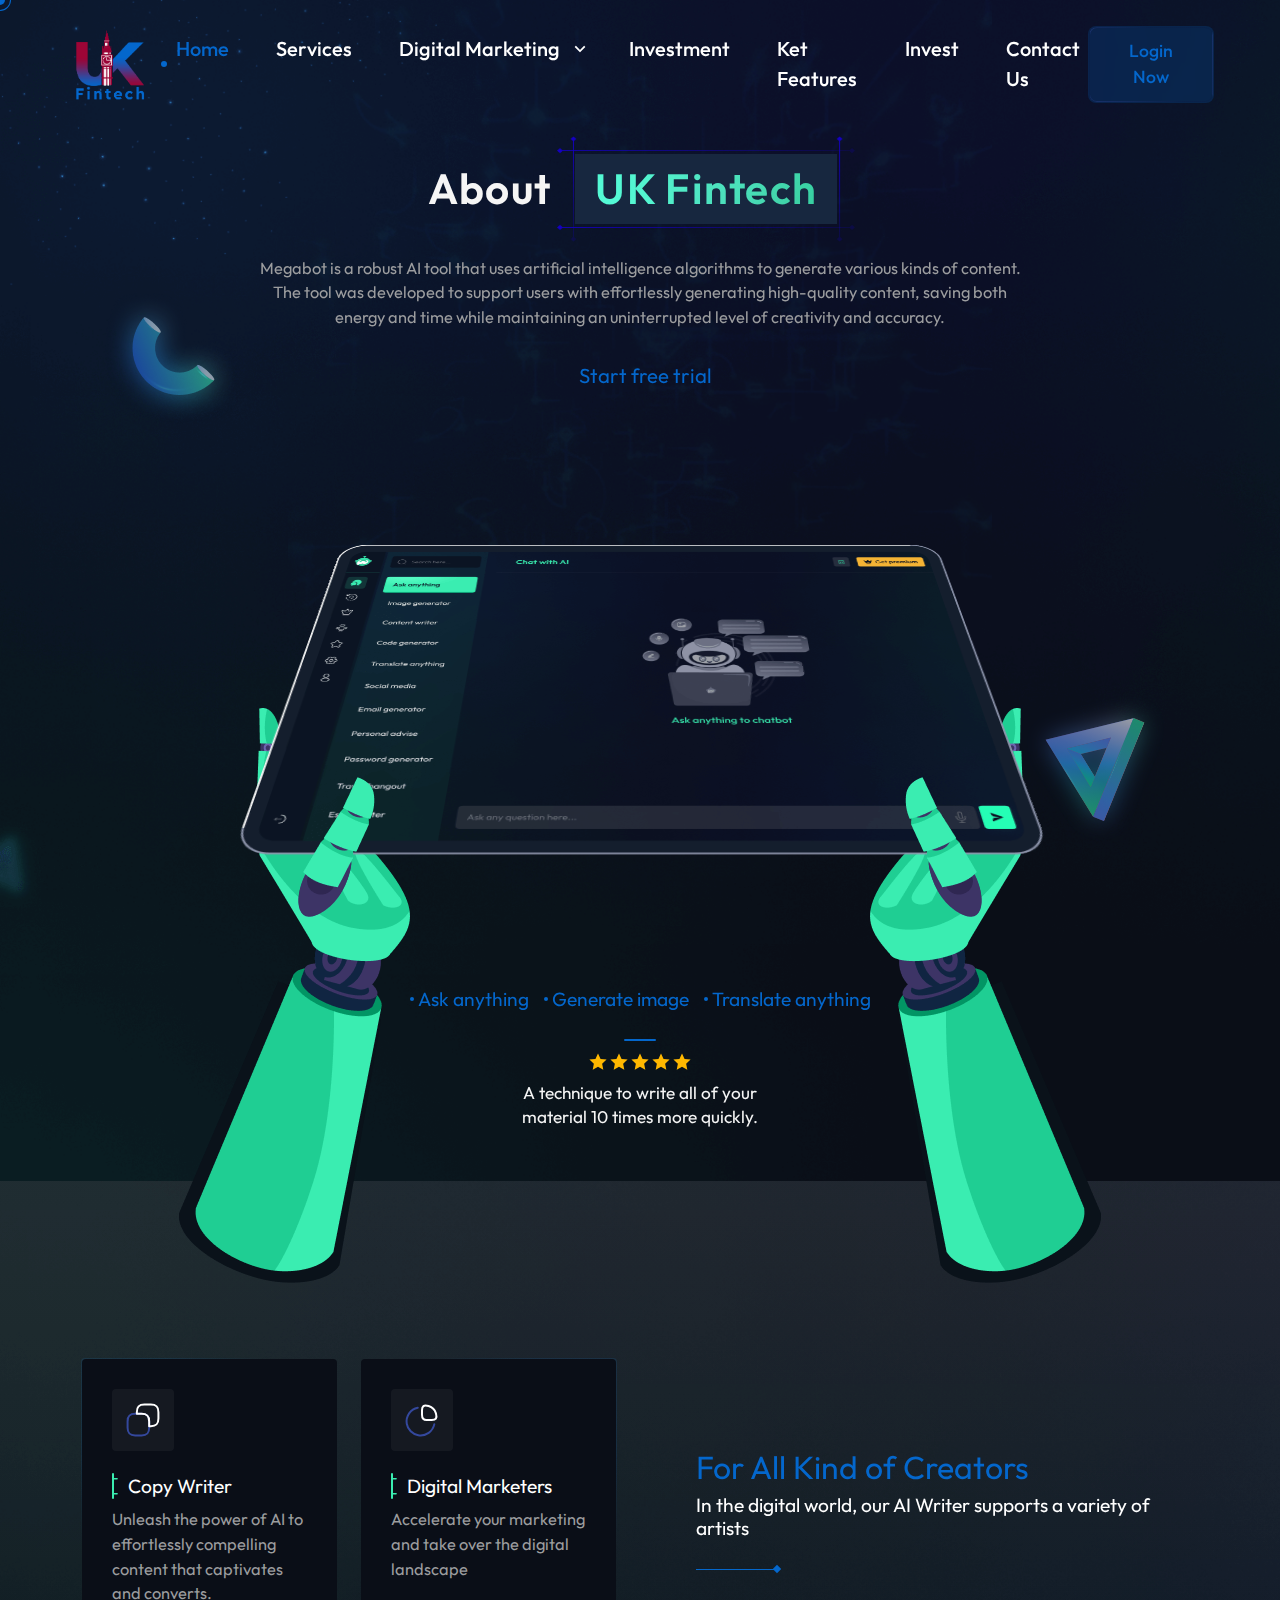
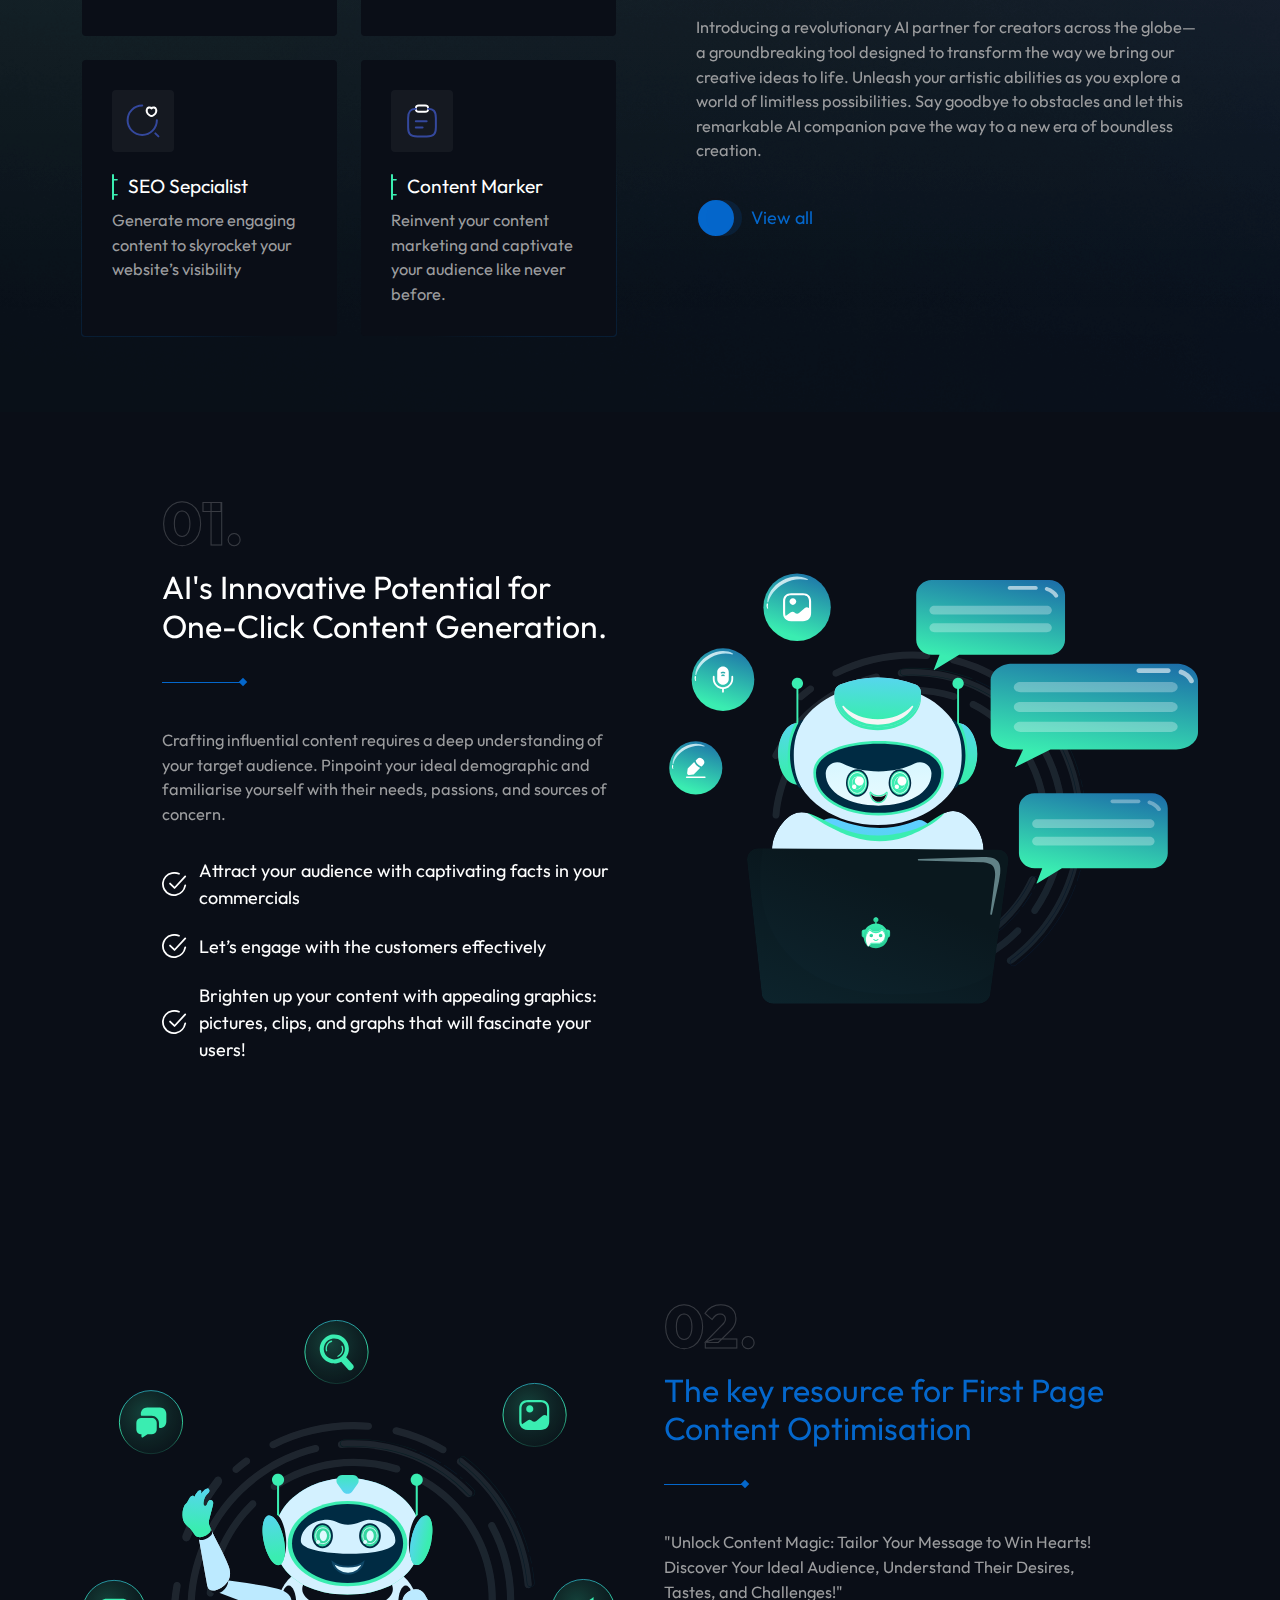
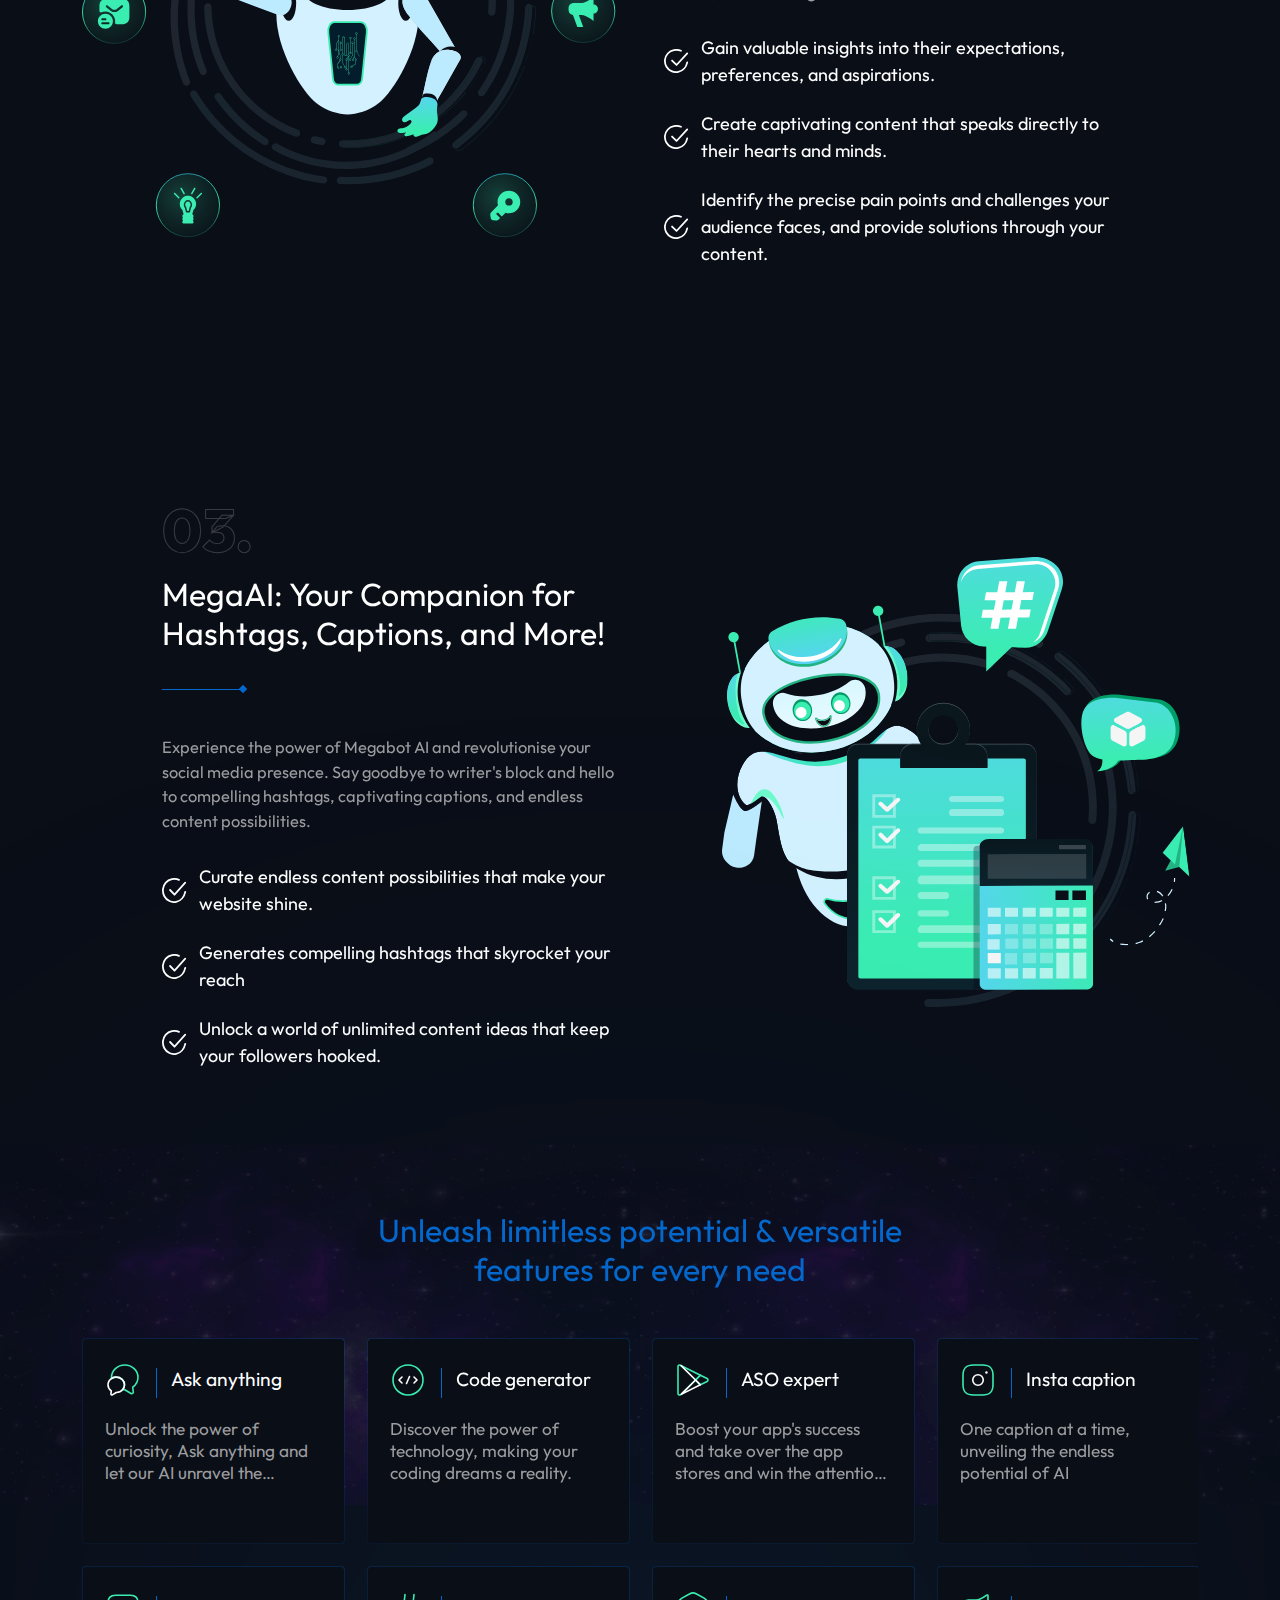
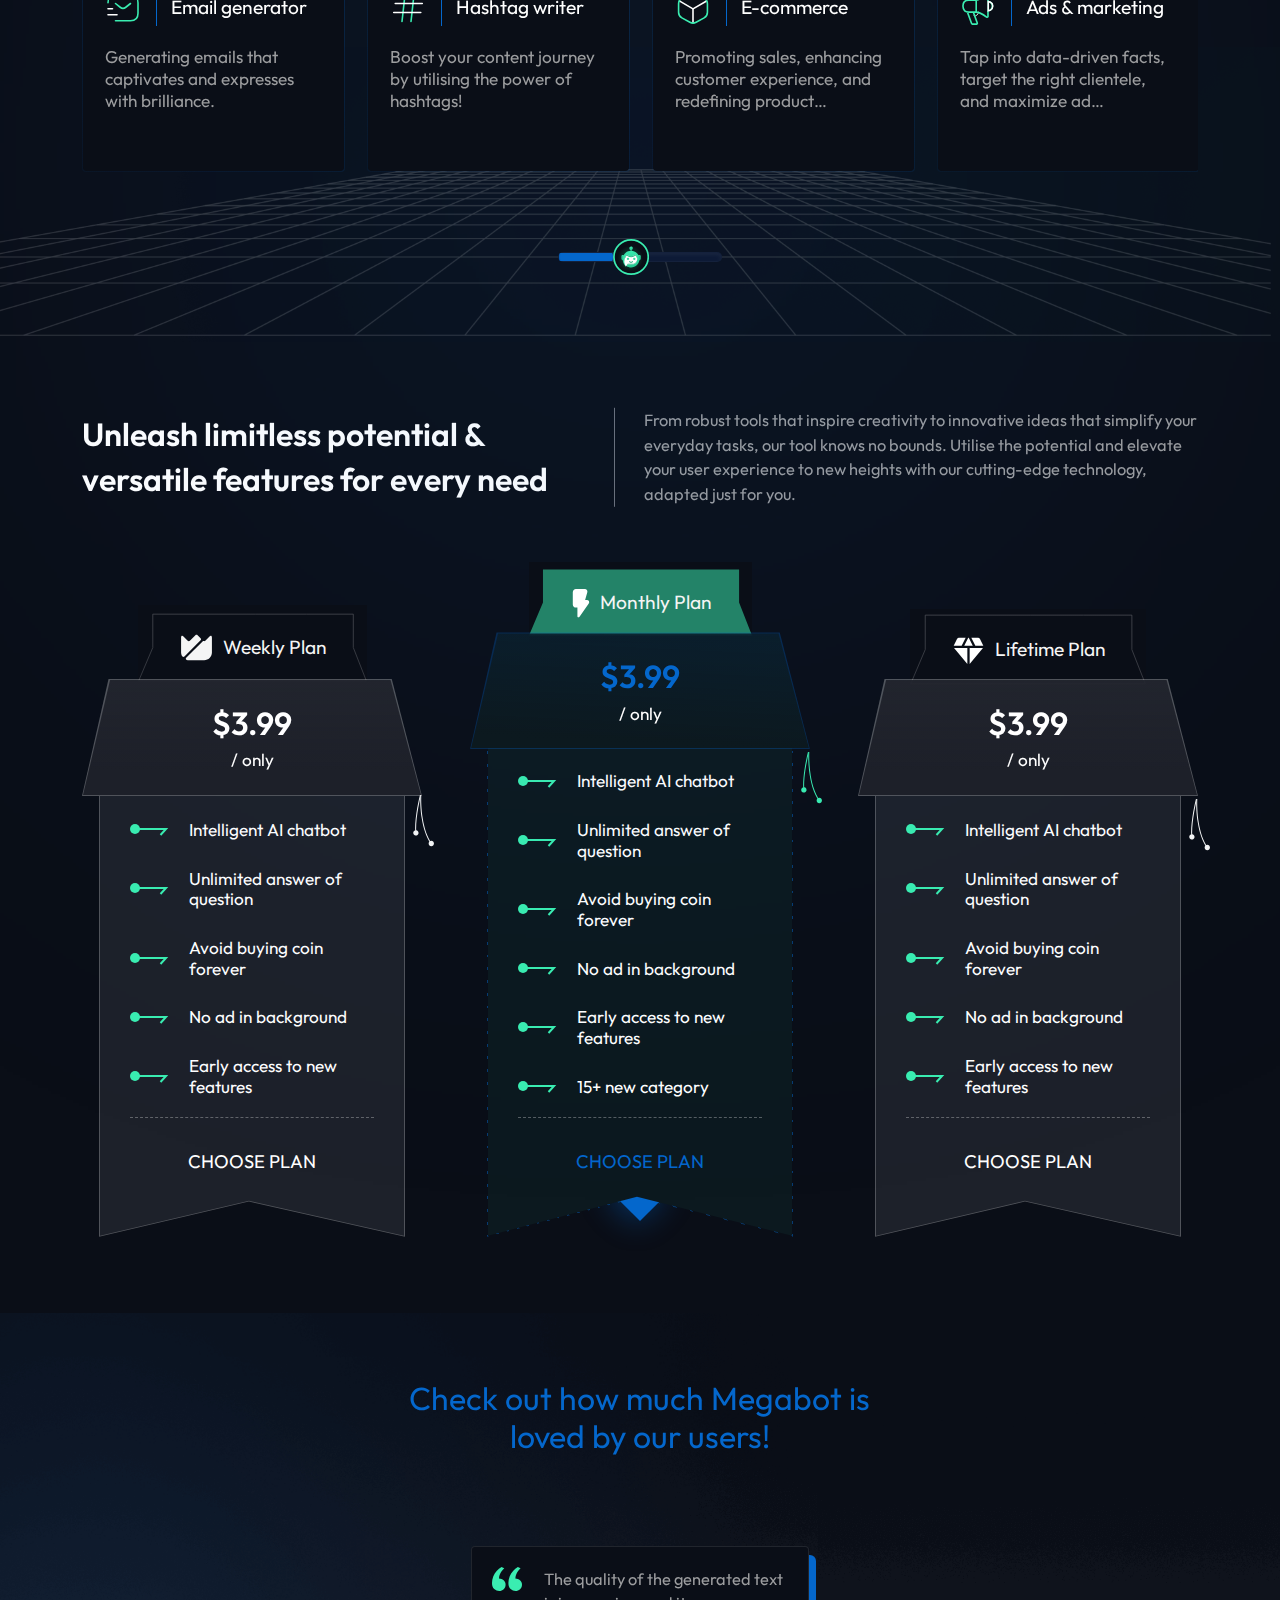
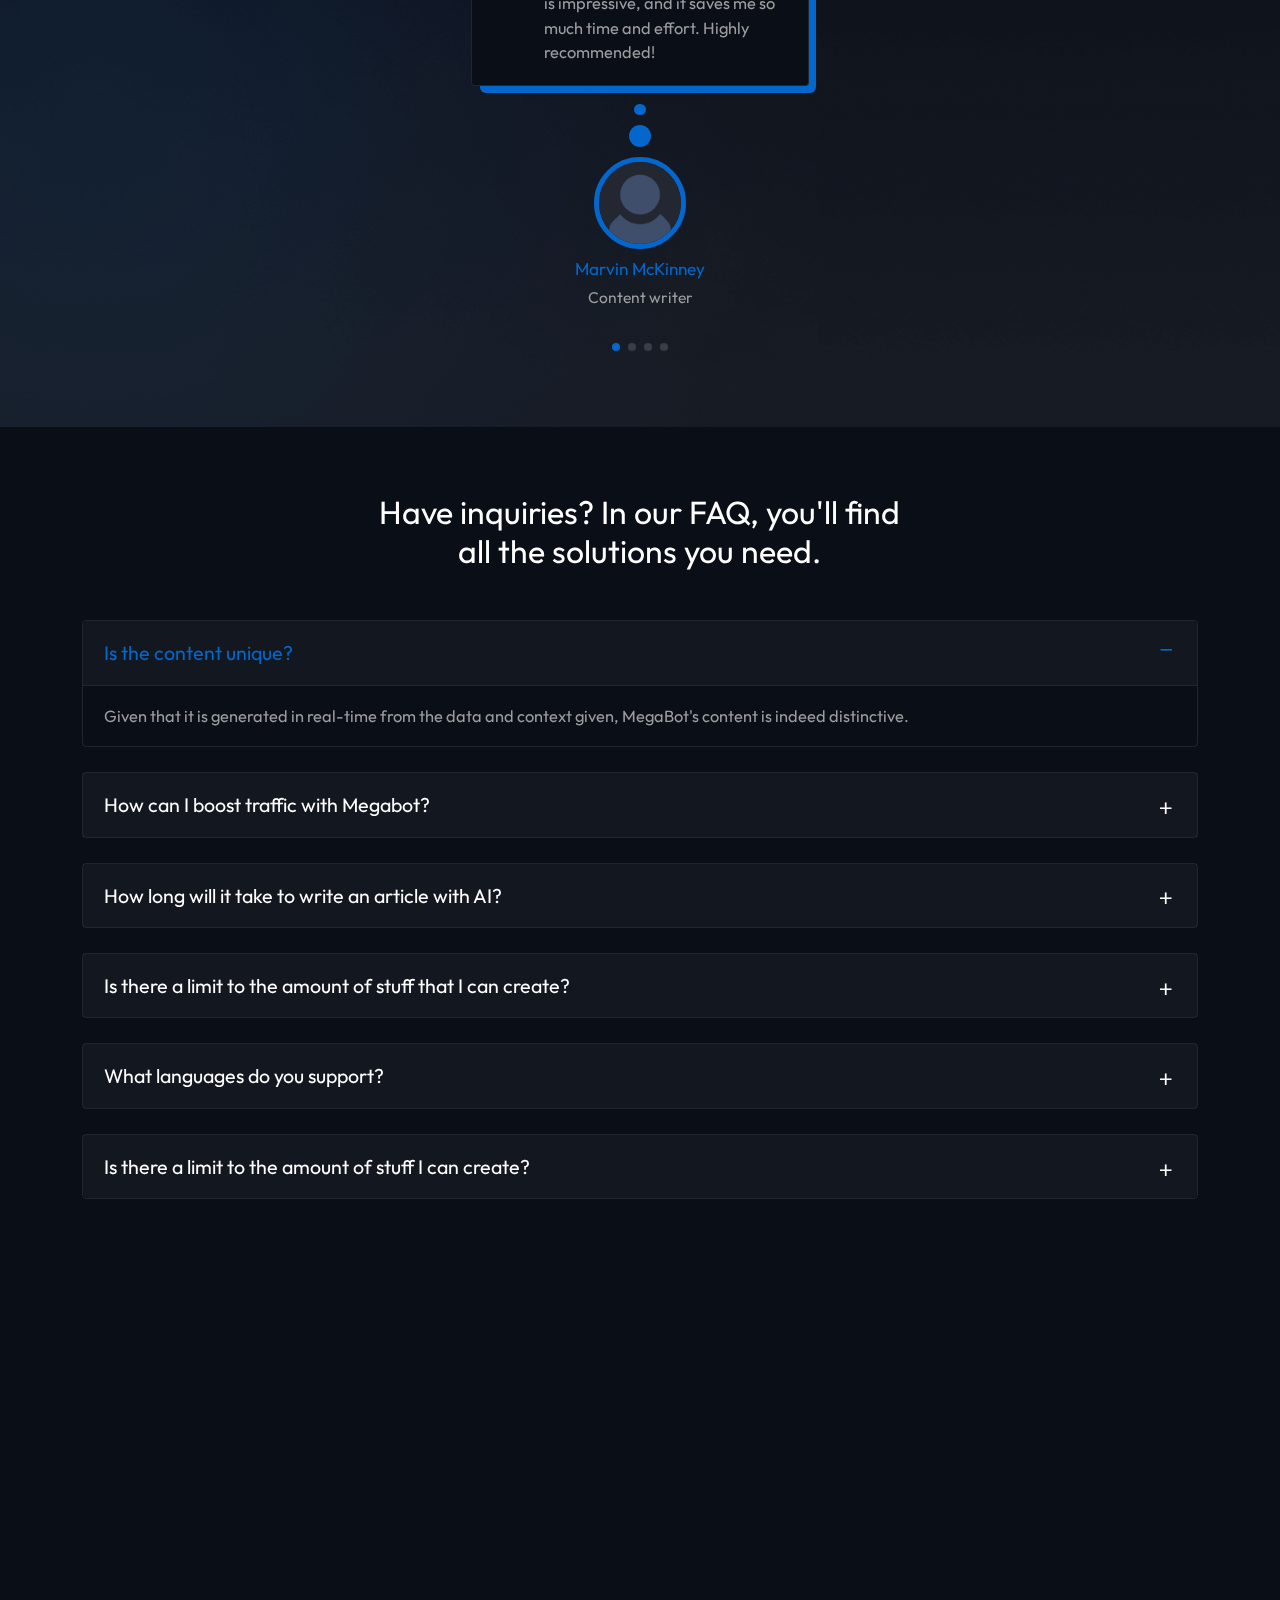
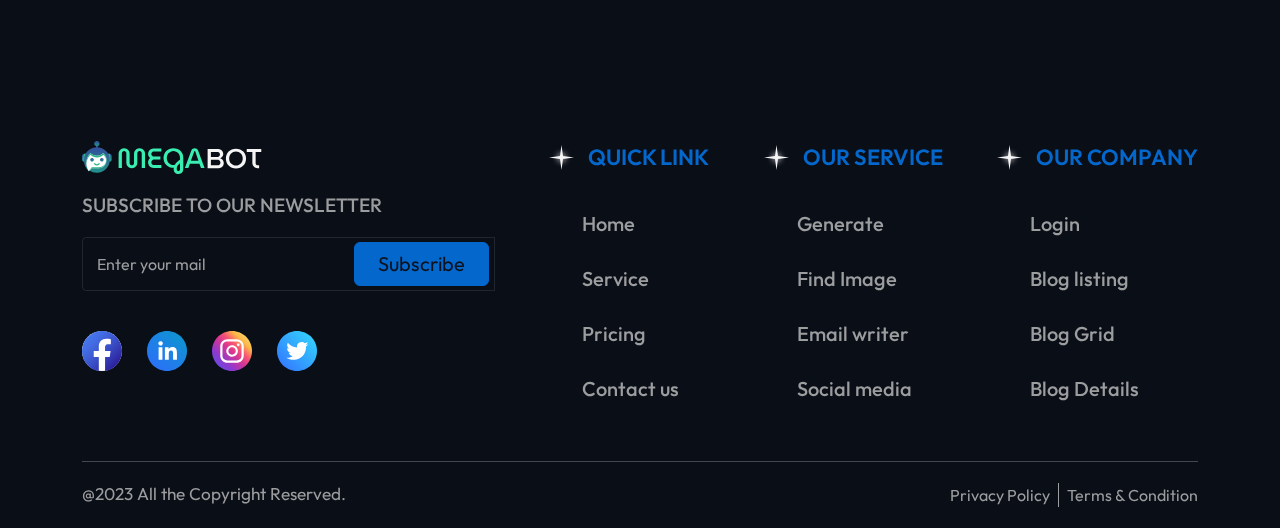
==== html/index.html @ 8fc02987 "update" ====
<!DOCTYPE html>
<html lang="en">

<head>
    <meta http-equiv="Content-Type" content="text/html; charset=UTF-8">
    <meta http-equiv="X-UA-Compatible" content="IE=edge">
    <meta name="viewport" content="width=device-width, initial-scale=1.0">
    <link rel="icon" href="../assets/images/fintech-logo.png" type="image/x-icon" />
    <link rel="shortcut icon" href="../assets/images/fintech-logo.png" type="image/x-icon" />
    <title>UK Fintech | Home</title>

    <!--Google font-->
    <link rel="preconnect" href="https://fonts.googleapis.com">
    <link rel="preconnect" href="https://fonts.gstatic.com" crossorigin>
    <link href="https://fonts.googleapis.com/css2?family=Outfit:wght@400;600;700;900&display=swap" rel="stylesheet">

    <!-- bootstrap css -->
    <link id="rtl-link" rel="stylesheet" type="text/css" href="../assets/css/vendors/bootstrap.css">

    <!-- remixicon css -->
    <link rel="stylesheet" type="text/css" href="../assets/css/vendors/remixicon.css">

    <!-- iconsax css -->
    <link rel="stylesheet" type="text/css" href="../assets/css/vendors/iconsax.css" />

    <!-- animation css -->
    <link rel="stylesheet" type="text/css" href="../assets/css/vendors/aos.css">

    <!-- swiper slider css -->
    <link rel="stylesheet" type="text/css" href="../assets/css/vendors/swiper-bundle.min.css" />

    <!-- style css -->
    <link rel="stylesheet" type="text/css" href="../assets/css/style.css">



</head>

<body>

    <!-- header start -->
    <header>
        <button class="navbar-toggler d-xl-none d-inline navbar-menu-button" type="button" data-bs-toggle="offcanvas"
            data-bs-target="#primaryMenu">
            <span class="navbar-toggler-icon">
                <i class="iconsax" data-icon="text-align-justify"></i>
            </span>
        </button>
        <a href="index.html">
            <img src="../assets/images/fintech-logo.png" class="img-fluid" alt="logo" width="121" height="30" viewBox="0 0 121 30" fill="none">
        </a>
        <nav class="header-nav-middle">
            <div class="main-nav navbar navbar-expand-xl navbar-light navbar-sticky">
                <div class="offcanvas offcanvas-collapse order-xl-2" id="primaryMenu">
                    <div class="offcanvas-header navbar-shadow">
                        <h5 class="mb-0">Back</h5>
                        <button class="btn-close lead" type="button" data-bs-dismiss="offcanvas"
                            aria-label="Close"></button>
                    </div>
                    <div class="offcanvas-body">
                        <ul class="navbar-nav">
                            <li class="nav-item active">
                                <a class="nav-link" href="index.html">Home</a>
                            </li>

                            <li class="nav-item">
                                <a class="nav-link" href="chat.html">Services</a>
                            </li>

                            <li class="nav-item dropdown">
                                <a class="nav-link dropdown-toggle" href="javascript:void(0)"
                                    data-bs-toggle="dropdown">Digital Marketing</a>

                                <ul class="dropdown-menu">
                                    <li>
                                        <a class="dropdown-item" href="404.html">404</a>
                                    </li>
                                    <li>
                                        <a class="dropdown-item" href="login.html">Login</a>
                                    </li>
                                    <li>
                                        <a class="dropdown-item" href="reset-password.html">Reset Password</a>
                                    </li>
                                    <li>
                                        <a class="dropdown-item" href="otp.html">OTP</a>
                                    </li>
                                    <li>
                                        <a class="dropdown-item" href="blog-grid.html">Blog Grid</a>
                                    </li>
                                    <li>
                                        <a class="dropdown-item" href="blog-listing.html">Blog Listing</a>
                                    </li>
                                    <li>
                                        <a class="dropdown-item" href="blog-details.html">Blog Details</a>
                                    </li>
                                    <li>
                                        <a class="dropdown-item" href="terms.html">Terms & Conditon</a>
                                    </li>
                                </ul>
                            </li>

                            <li class="nav-item">
                                <a class="nav-link" href="service.html">Investment</a>
                            </li>

                            <li class="nav-item">
                                <a class="nav-link" href="pricing.html">Ket Features</a>
                            </li>

                            <li class="nav-item">
                                <a class="nav-link" href="contact-us.html">Invest</a>
                            </li>

                            <li class="nav-item">
                                <a class="nav-link" href="contact-us.html">Contact Us</a>
                            </li>
                        </ul>
                    </div>
                </div>
            </div>
        </nav>
        <a data-cursor="pointer" href="login.html" class="btn btn-theme d-sm-inline-block d-none"><span>Login
                Now</span></a>
    </header>
    <!-- header end -->


    <!-- home section start -->
    <section class="home-section">
        <div class="container">
            <div class="row">
                <div class="col-12">
                    <div class="home-content">
                        <div class="bg-effect">
                            <img src="../assets/images/home/home-bg.gif" class="img-fluid bg-gif" alt="">
                            <img src="../assets/svg/home/1.png" class="img-fluid effect1 rotate-effect" alt="">
                            <img src="../assets/svg/home/2.svg" class="img-fluid effect2 rotate-effect" alt="">
                        </div>
                        <div>
                            <h1>About <div class="title-effect">
                                    <img src="../assets/images/title-effect1.png" alt=""><span>UK Fintech </span>
                                </div></h1>
                            <p>
                                Megabot is a robust AI tool that uses artificial intelligence algorithms to generate
                                various kinds of content.
                                The tool was developed to support users with effortlessly generating high-quality
                                content, saving both energy and time while maintaining an uninterrupted level of
                                creativity and accuracy.

                            </p>
                            <a data-cursor="pointer" class="start-link"><i class="iconsax"
                                    data-icon="play-circle"></i>Start free trial</a>
                        </div>
                    </div>
                    <div class="home-laptop px-md-0 px-3">
                        <div class="laptop-sec position-relative">
                            <div class="hand-sec">
                                <img src="../assets/images/home/hand.png" class="img-fluid left-hand" alt="hand">
                                <img src="../assets/images/home/hand.png" class="img-fluid right-hand" alt="hand">
                                <img src="../assets/images/home/finger.png" class="img-fluid left-finger" alt="hand">
                                <img src="../assets/images/home/finger.png" class="img-fluid right-finger" alt="hand">
                            </div>
                            <img src="../assets/images/home/laptop.png" class="img-fluid laptop-img" alt="laptop">
                        </div>
                        <div class="home-info">
                            <ul class="info-list">
                                <li>Ask anything </li>
                                <li>Generate image</li>
                                <li>Translate anything</li>
                            </ul>
                            <ul class="star-rating">
                                <li><i class="ri-star-fill"></i></li>
                                <li><i class="ri-star-fill"></i></li>
                                <li><i class="ri-star-fill"></i></li>
                                <li><i class="ri-star-fill"></i></li>
                                <li><i class="ri-star-fill"></i></li>
                            </ul>
                            <h4>A technique to write
                                all of your material 10 times more quickly.</h4>
                        </div>
                    </div>
                </div>
            </div>
        </div>
    </section>
    <!-- home section end -->



    <!-- service section start -->
    <div class="service-section section-b-space">
        <div class="container">
            <div class="row g-5">
                <div class="col-lg-6">
                    <div class="row g-4 service-row">
                        <div class="col-sm-6">
                            <div class="service-box">
                                <div class="service-icon">
                                    <img src="../assets/svg/service/copy.svg" class="img-fluid outline-icon" alt="">
                                    <img src="../assets/svg/service/copy-bold.svg" class="img-fluid bold-icon" alt="">
                                </div>
                                <div class="service-content">
                                    <h3><img src="../assets/svg/service-title.svg" alt="effect" class="img-fluid">Copy
                                        writer</h3>
                                    <p>Unleash the power of AI to effortlessly compelling content that captivates
                                        and converts.</p>
                                </div>
                            </div>
                        </div>
                        <div class="col-sm-6">
                            <div class="service-box">
                                <div class="service-icon">
                                    <img src="../assets/svg/service/graph.svg" class="img-fluid outline-icon" alt="">
                                    <img src="../assets/svg/service/graph-bold.svg" class="img-fluid bold-icon" alt="">
                                </div>
                                <div class="service-content">
                                    <h3><img src="../assets/svg/service-title.svg" alt="effect"
                                            class="img-fluid">Digital
                                        marketers</h3>
                                    <p>Accelerate your marketing and take over the digital landscape</p>
                                </div>
                            </div>
                        </div>
                        <div class="col-sm-6">
                            <div class="service-box">
                                <div class="service-icon">
                                    <img src="../assets/svg/service/search.svg" class="img-fluid outline-icon" alt="">
                                    <img src="../assets/svg/service/search-bold.svg" class="img-fluid bold-icon" alt="">
                                </div>
                                <div class="service-content">
                                    <h3><img src="../assets/svg/service-title.svg" alt="effect" class="img-fluid">SEO
                                        Sepcialist</h3>
                                    <p>Generate more engaging content to skyrocket your website’s visibility
                                    </p>
                                </div>
                            </div>
                        </div>
                        <div class="col-sm-6">
                            <div class="service-box">
                                <div class="service-icon">
                                    <img src="../assets/svg/service/text.svg" class="img-fluid outline-icon" alt="">
                                    <img src="../assets/svg/service/text-bold.svg" class="img-fluid bold-icon" alt="">
                                </div>
                                <div class="service-content">
                                    <h3><img src="../assets/svg/service-title.svg" alt="effect"
                                            class="img-fluid">Content
                                        marker</h3>
                                    <p>Reinvent your content marketing and captivate your audience like never before.
                                    </p>
                                </div>
                            </div>
                        </div>
                    </div>
                </div>
                <div class="col-lg-6">
                    <div class="service-info">
                        <div>
                            <div class="title">
                                <h2>For All Kind of Creators</h2>
                                <h3>In the digital world, our AI Writer supports a variety of artists</h3>
                            </div>
                            <p>Introducing a revolutionary AI partner for creators across the globe—a groundbreaking
                                tool designed to transform the way we bring our creative ideas to life. Unleash your
                                artistic abilities as you explore a world of limitless possibilities. Say goodbye to
                                obstacles and let
                                this remarkable AI companion pave the way to a new era of boundless creation.</p>
                            <a data-cursor="pointer" class="btn-arrow" href="">
                                <div class="icon-arrow"><i class="iconsax" data-icon="arrow-up"></i></div>View all
                            </a>
                        </div>
                    </div>
                </div>
            </div>
        </div>
    </div>
    <!-- service section end -->


    <!-- about section start -->
    <section class="about-section section-b-space section-mb-space">
        <div class="bg-effect" data-aos="fade-left" data-aos-duration="1000" data-aos-delay="500"></div>
        <div class="container">
            <div class="row g-md-5 g-4">
                <div class="col-lg-6 order-lg-0 order-1">
                    <div class="about-content">
                        <div>
                            <div class="title">
                                <span class="number-pattern">01.</span>
                                <h2 class="text-white">AI's Innovative Potential for One-Click Content
                                    Generation.</h2>
                            </div>
                            <p>Crafting influential content requires a deep understanding of your target audience.
                                Pinpoint your ideal demographic and familiarise yourself with their needs, passions, and
                                sources of concern.</p>
                            <ul>
                                <li><img src="../assets/svg/tick.svg" class="img-fluid" alt="tick">Attract your audience
                                    with captivating facts in your commercials</li>
                                <li><img src="../assets/svg/tick.svg" class="img-fluid" alt="tick">Let’s engage with the
                                    customers effectively </li>
                                <li><img src="../assets/svg/tick.svg" class="img-fluid" alt="tick">Brighten up your
                                    content with appealing graphics: pictures, clips, and graphs that will fascinate
                                    your users!</li>
                            </ul>
                        </div>
                    </div>
                </div>
                <div class="col-lg-6">
                    <div class="about-img">
                        <img src="../assets/svg/character/1.svg" class="img-fluid" alt="about">
                    </div>
                </div>
            </div>
        </div>
    </section>
    <!-- about section end -->

    <!-- about section start -->
    <section class="about-section right-version section-b-space section-mb-space">
        <div class="bg-effect" data-aos="fade-right" data-aos-duration="1000" data-aos-delay="500"></div>
        <div class="container">
            <div class="row g-md-5 g-4">
                <div class="col-lg-6">
                    <div class="about-img">
                        <img src="../assets/svg/character/2.svg" class="img-fluid" alt="about">
                    </div>
                </div>
                <div class="col-lg-6">
                    <div class="about-content">
                        <div>
                            <div class="title">
                                <span class="number-pattern">02.</span>
                                <h2>The key resource for First Page Content Optimisation</h2>
                            </div>
                            <p>"Unlock Content Magic: Tailor Your Message to Win Hearts! Discover Your Ideal Audience,
                                Understand Their Desires, Tastes, and Challenges!"</p>
                            <ul>
                                <li><img src="../assets/svg/tick.svg" class="img-fluid" alt="tick">Gain valuable
                                    insights into their expectations, preferences, and aspirations.</li>
                                <li><img src="../assets/svg/tick.svg" class="img-fluid" alt="tick">Create captivating
                                    content that speaks directly to their hearts and minds.</li>
                                <li><img src="../assets/svg/tick.svg" class="img-fluid" alt="tick">Identify the precise
                                    pain points and challenges your audience faces, and provide solutions through your
                                    content. </li>
                            </ul>
                        </div>
                    </div>
                </div>
            </div>
        </div>
    </section>
    <!-- about section end -->


    <!-- about section start -->
    <section class="about-section section-b-space">
        <div class="bg-effect" data-aos="fade-left" data-aos-duration="1000" data-aos-delay="500"></div>
        <div class="container">
            <div class="row g-md-5 g-4">
                <div class="col-lg-6 order-lg-0 order-1">
                    <div class="about-content">
                        <div>
                            <div class="title">
                                <span class="number-pattern">03.</span>
                                <h2 class="text-white">MegaAI: Your Companion for Hashtags, Captions,
                                    and More!</h2>
                            </div>
                            <p>Experience the power of Megabot AI and revolutionise your social media presence. Say
                                goodbye to writer's block and hello to compelling hashtags, captivating captions, and
                                endless content possibilities.</p>
                            <ul>
                                <li><img src="../assets/svg/tick.svg" class="img-fluid" alt="tick">Curate endless
                                    content possibilities that make your website shine. </li>
                                <li><img src="../assets/svg/tick.svg" class="img-fluid" alt="tick">Generates compelling
                                    hashtags that skyrocket your reach</li>
                                <li><img src="../assets/svg/tick.svg" class="img-fluid" alt="tick">Unlock a world of
                                    unlimited content ideas that keep your followers hooked.</li>
                            </ul>
                        </div>
                    </div>
                </div>
                <div class="col-lg-6">
                    <div class="about-img">
                        <img src="../assets/svg/character/3.svg" class="img-fluid" alt="about">
                    </div>
                </div>
            </div>
        </div>
    </section>
    <!-- about section end -->


    <!-- feature section start -->
    <section class="feature-section section-b-space">
        <div class="bg-effect">
            <img src="../assets/images/feature.gif" class="img-fluid feature-left" alt="">
            <img src="../assets/images/feature.gif" class="img-fluid feature-right" alt="">
            <img src="../assets/images/feature-bg.png" class="img-fluid feature-bg" alt="">
            <span class="round-effect"></span>
        </div>
        <div class="container">
            <div class="title-basic">
                <h2>Unleash limitless potential &
                    versatile features for every need</h2>
            </div>
            <div class="swiper featureSlider">
                <div id="featureSlider" class="swiper-wrapper">
                    <div class="swiper-slide">
                        <div class="row g-xxl-5 g-4">
                            <div class="col-xl-3 col-lg-4 col-sm-6">
                                <div class="feature-box">
                                    <div class="feature-top">
                                        <div class="feature-icon">
                                            <img src="../assets/svg/feature/message.svg" class="img-fluid outline-icon"
                                                alt="">
                                            <img src="../assets/svg/feature/message-bold.svg"
                                                class="img-fluid bold-icon" alt="">
                                        </div>
                                        <h3>Ask anything</h3>
                                    </div>
                                    <h4>Unlock the power of curiosity, Ask anything and let our AI unravel the answers
                                        for you!</h4>
                                    <div data-cursor="pointer" class="link-overflow"><a href="service.html">Read more <i
                                                class="iconsax" data-icon="arrow-right"></i></a>
                                    </div>
                                </div>
                            </div>
                            <div class="col-xl-3 col-lg-4 col-sm-6">
                                <div class="feature-box">
                                    <div class="feature-top">
                                        <div class="feature-icon">
                                            <img src="../assets/svg/feature/code.svg" class="img-fluid outline-icon"
                                                alt="">
                                            <img src="../assets/svg/feature/code-bold.svg" class="img-fluid bold-icon"
                                                alt="">
                                        </div>
                                        <h3>Code generator</h3>
                                    </div>
                                    <h4>Discover the power of technology, making your coding dreams a reality.
                                    </h4>
                                    <div data-cursor="pointer" class="link-overflow"><a href="service.html">Read more <i
                                                class="iconsax" data-icon="arrow-right"></i></a>
                                    </div>
                                </div>
                            </div>
                            <div class="col-xl-3 col-lg-4 col-sm-6">
                                <div class="feature-box">
                                    <div class="feature-top">
                                        <div class="feature-icon">
                                            <img src="../assets/svg/feature/play.svg" class="img-fluid outline-icon"
                                                alt="">
                                            <img src="../assets/svg/feature/play-bold.svg" class="img-fluid bold-icon"
                                                alt="">
                                        </div>
                                        <h3>ASO expert</h3>
                                    </div>
                                    <h4>Boost your app's success and take over the app stores and win the attention of
                                        millions.</h4>
                                    <div data-cursor="pointer" class="link-overflow"><a href="service.html">Read more <i
                                                class="iconsax" data-icon="arrow-right"></i></a>
                                    </div>
                                </div>
                            </div>
                            <div class="col-xl-3 col-lg-4 col-sm-6">
                                <div class="feature-box">
                                    <div class="feature-top">
                                        <div class="feature-icon">
                                            <img src="../assets/svg/feature/insta.svg" class="img-fluid outline-icon"
                                                alt="">
                                            <img src="../assets/svg/feature/insta-bold.svg" class="img-fluid bold-icon"
                                                alt="">
                                        </div>
                                        <h3>Insta caption</h3>
                                    </div>
                                    <h4>One caption at a time, unveiling the endless potential of AI</h4>
                                    <div data-cursor="pointer" class="link-overflow"><a href="service.html">Read more <i
                                                class="iconsax" data-icon="arrow-right"></i></a>
                                    </div>
                                </div>
                            </div>
                            <div class="col-xl-3 col-lg-4 col-sm-6">
                                <div class="feature-box">
                                    <div class="feature-top">
                                        <div class="feature-icon">
                                            <img src="../assets/svg/feature/mail.svg" class="img-fluid outline-icon"
                                                alt="">
                                            <img src="../assets/svg/feature/mail-bold.svg" class="img-fluid bold-icon"
                                                alt="">
                                        </div>
                                        <h3>Email generator</h3>
                                    </div>
                                    <h4>Generating emails that captivates and expresses with brilliance.
                                    </h4>
                                    <div data-cursor="pointer" class="link-overflow"><a href="service.html">Read more <i
                                                class="iconsax" data-icon="arrow-right"></i></a>
                                    </div>
                                </div>
                            </div>
                            <div class="col-xl-3 col-lg-4 col-sm-6">
                                <div class="feature-box">
                                    <div class="feature-top">
                                        <div class="feature-icon">
                                            <img src="../assets/svg/feature/hashtag.svg" class="img-fluid outline-icon"
                                                alt="">
                                            <img src="../assets/svg/feature/hashtag-bold.svg"
                                                class="img-fluid bold-icon" alt="">
                                        </div>
                                        <h3>Hashtag writer</h3>
                                    </div>
                                    <h4>Boost your content journey by utilising the power of hashtags!
                                    </h4>
                                    <div data-cursor="pointer" class="link-overflow"><a href="service.html">Read more <i
                                                class="iconsax" data-icon="arrow-right"></i></a>
                                    </div>
                                </div>
                            </div>
                            <div class="col-xl-3 col-lg-4 col-sm-6">
                                <div class="feature-box">
                                    <div class="feature-top">
                                        <div class="feature-icon">
                                            <img src="../assets/svg/feature/box.svg" class="img-fluid outline-icon"
                                                alt="">
                                            <img src="../assets/svg/feature/box-bold.svg" class="img-fluid bold-icon"
                                                alt="">
                                        </div>
                                        <h3>E-commerce</h3>
                                    </div>
                                    <h4>Promoting sales, enhancing customer experience, and redefining product
                                        recommendations.</h4>
                                    <div data-cursor="pointer" class="link-overflow"><a href="service.html">Read more <i
                                                class="iconsax" data-icon="arrow-right"></i></a>
                                    </div>
                                </div>
                            </div>
                            <div class="col-xl-3 col-lg-4 col-sm-6">
                                <div class="feature-box">
                                    <div class="feature-top">
                                        <div class="feature-icon">
                                            <img src="../assets/svg/feature/marketing.svg"
                                                class="img-fluid outline-icon" alt="">
                                            <img src="../assets/svg/feature/marketing-bold.svg"
                                                class="img-fluid bold-icon" alt="">
                                        </div>
                                        <h3>Ads & marketing</h3>
                                    </div>
                                    <h4>Tap into data-driven facts, target the right clientele, and maximize ad
                                        performance.</h4>
                                    <div data-cursor="pointer" class="link-overflow"><a href="service.html">Read more <i
                                                class="iconsax" data-icon="arrow-right"></i></a>
                                    </div>
                                </div>
                            </div>
                        </div>
                    </div>
                    <div class="swiper-slide">
                        <div class="row g-xxl-5 g-4">
                            <div class="col-xl-3 col-lg-4 col-sm-6">
                                <div class="feature-box">
                                    <div class="feature-top">
                                        <div class="feature-icon">
                                            <img src="../assets/svg/feature/message.svg" class="img-fluid outline-icon"
                                                alt="">
                                            <img src="../assets/svg/feature/message-bold.svg"
                                                class="img-fluid bold-icon" alt="">
                                        </div>
                                        <h3>Ask anything</h3>
                                    </div>
                                    <h4>Unlock the power of curiosity, Ask anything and let our AI unravel the answers
                                        for you!</h4>
                                    <div data-cursor="pointer" class="link-overflow"><a href="service.html">Read more <i
                                                class="iconsax" data-icon="arrow-right"></i></a>
                                    </div>
                                </div>
                            </div>
                            <div class="col-xl-3 col-lg-4 col-sm-6">
                                <div class="feature-box">
                                    <div class="feature-top">
                                        <div class="feature-icon">
                                            <img src="../assets/svg/feature/code.svg" class="img-fluid outline-icon"
                                                alt="">
                                            <img src="../assets/svg/feature/code-bold.svg" class="img-fluid bold-icon"
                                                alt="">
                                        </div>
                                        <h3>Code generator</h3>
                                    </div>
                                    <h4>Discover the power of technology, making your coding dreams a reality.
                                    </h4>
                                    <div data-cursor="pointer" class="link-overflow"><a href="service.html">Read more <i
                                                class="iconsax" data-icon="arrow-right"></i></a>
                                    </div>
                                </div>
                            </div>
                            <div class="col-xl-3 col-lg-4 col-sm-6">
                                <div class="feature-box">
                                    <div class="feature-top">
                                        <div class="feature-icon">
                                            <img src="../assets/svg/feature/play.svg" class="img-fluid outline-icon"
                                                alt="">
                                            <img src="../assets/svg/feature/play-bold.svg" class="img-fluid bold-icon"
                                                alt="">
                                        </div>
                                        <h3>ASO expert</h3>
                                    </div>
                                    <h4>Boost your app's success and take over the app stores and win the attention of
                                        millions.</h4>
                                    <div data-cursor="pointer" class="link-overflow"><a href="service.html">Read more <i
                                                class="iconsax" data-icon="arrow-right"></i></a>
                                    </div>
                                </div>
                            </div>
                            <div class="col-xl-3 col-lg-4 col-sm-6">
                                <div class="feature-box">
                                    <div class="feature-top">
                                        <div class="feature-icon">
                                            <img src="../assets/svg/feature/insta.svg" class="img-fluid outline-icon"
                                                alt="">
                                            <img src="../assets/svg/feature/insta-bold.svg" class="img-fluid bold-icon"
                                                alt="">
                                        </div>
                                        <h3>Insta caption</h3>
                                    </div>
                                    <h4>One caption at a time, unveiling the endless potential of AI</h4>
                                    <div data-cursor="pointer" class="link-overflow"><a href="service.html">Read more <i
                                                class="iconsax" data-icon="arrow-right"></i></a>
                                    </div>
                                </div>
                            </div>
                            <div class="col-xl-3 col-lg-4 col-sm-6">
                                <div class="feature-box">
                                    <div class="feature-top">
                                        <div class="feature-icon">
                                            <img src="../assets/svg/feature/mail.svg" class="img-fluid outline-icon"
                                                alt="">
                                            <img src="../assets/svg/feature/mail-bold.svg" class="img-fluid bold-icon"
                                                alt="">
                                        </div>
                                        <h3>Email generator</h3>
                                    </div>
                                    <h4>Generating emails that captivates and expresses with brilliance.
                                    </h4>
                                    <div data-cursor="pointer" class="link-overflow"><a href="service.html">Read more <i
                                                class="iconsax" data-icon="arrow-right"></i></a>
                                    </div>
                                </div>
                            </div>
                            <div class="col-xl-3 col-lg-4 col-sm-6">
                                <div class="feature-box">
                                    <div class="feature-top">
                                        <div class="feature-icon">
                                            <img src="../assets/svg/feature/hashtag.svg" class="img-fluid outline-icon"
                                                alt="">
                                            <img src="../assets/svg/feature/hashtag-bold.svg"
                                                class="img-fluid bold-icon" alt="">
                                        </div>
                                        <h3>Hashtag writer</h3>
                                    </div>
                                    <h4>Boost your content journey by utilising the power of hashtags!
                                    </h4>
                                    <div data-cursor="pointer" class="link-overflow"><a href="service.html">Read more <i
                                                class="iconsax" data-icon="arrow-right"></i></a>
                                    </div>
                                </div>
                            </div>
                            <div class="col-xl-3 col-lg-4 col-sm-6">
                                <div class="feature-box">
                                    <div class="feature-top">
                                        <div class="feature-icon">
                                            <img src="../assets/svg/feature/box.svg" class="img-fluid outline-icon"
                                                alt="">
                                            <img src="../assets/svg/feature/box-bold.svg" class="img-fluid bold-icon"
                                                alt="">
                                        </div>
                                        <h3>E-commerce</h3>
                                    </div>
                                    <h4>Promoting sales, enhancing customer experience, and redefining product
                                        recommendations.</h4>
                                    <div data-cursor="pointer" class="link-overflow"><a href="service.html">Read more <i
                                                class="iconsax" data-icon="arrow-right"></i></a>
                                    </div>
                                </div>
                            </div>
                            <div class="col-xl-3 col-lg-4 col-sm-6">
                                <div class="feature-box">
                                    <div class="feature-top">
                                        <div class="feature-icon">
                                            <img src="../assets/svg/feature/marketing.svg"
                                                class="img-fluid outline-icon" alt="">
                                            <img src="../assets/svg/feature/marketing-bold.svg"
                                                class="img-fluid bold-icon" alt="">
                                        </div>
                                        <h3>Ads & marketing</h3>
                                    </div>
                                    <h4>Tap into data-driven facts, target the right clientele, and maximize ad
                                        performance.</h4>
                                    <div data-cursor="pointer" class="link-overflow"><a href="service.html">Read more <i
                                                class="iconsax" data-icon="arrow-right"></i></a>
                                    </div>
                                </div>
                            </div>
                        </div>
                    </div>
                    <div class="swiper-slide">
                        <div class="row g-xxl-5 g-4">
                            <div class="col-xl-3 col-lg-4 col-sm-6" data-aos="zoom-in" data-aos-duration="1000"
                                data-aos-delay="100">
                                <div class="feature-box">
                                    <div class="feature-top">
                                        <div class="feature-icon">
                                            <img src="../assets/svg/feature/message.svg" class="img-fluid outline-icon"
                                                alt="">
                                            <img src="../assets/svg/feature/message-bold.svg"
                                                class="img-fluid bold-icon" alt="">
                                        </div>
                                        <h3>Ask anything</h3>
                                    </div>
                                    <h4>Unlock the power of curiosity, Ask anything and let our AI unravel the answers
                                        for you!</h4>
                                    <div data-cursor="pointer" class="link-overflow"><a href="service.html">Read more <i
                                                class="iconsax" data-icon="arrow-right"></i></a>
                                    </div>
                                </div>
                            </div>
                            <div class="col-xl-3 col-lg-4 col-sm-6" data-aos="zoom-in" data-aos-duration="1000"
                                data-aos-delay="100">
                                <div class="feature-box">
                                    <div class="feature-top">
                                        <div class="feature-icon">
                                            <img src="../assets/svg/feature/code.svg" class="img-fluid outline-icon"
                                                alt="">
                                            <img src="../assets/svg/feature/code-bold.svg" class="img-fluid bold-icon"
                                                alt="">
                                        </div>
                                        <h3>Code generator</h3>
                                    </div>
                                    <h4>Discover the power of technology, making your coding dreams a reality.
                                    </h4>
                                    <div data-cursor="pointer" class="link-overflow"><a href="service.html">Read more <i
                                                class="iconsax" data-icon="arrow-right"></i></a>
                                    </div>
                                </div>
                            </div>
                            <div class="col-xl-3 col-lg-4 col-sm-6" data-aos="zoom-in" data-aos-duration="1000"
                                data-aos-delay="100">
                                <div class="feature-box">
                                    <div class="feature-top">
                                        <div class="feature-icon">
                                            <img src="../assets/svg/feature/play.svg" class="img-fluid outline-icon"
                                                alt="">
                                            <img src="../assets/svg/feature/play-bold.svg" class="img-fluid bold-icon"
                                                alt="">
                                        </div>
                                        <h3>ASO expert</h3>
                                    </div>
                                    <h4>Boost your app's success and take over the app stores and win the attention of
                                        millions.</h4>
                                    <div data-cursor="pointer" class="link-overflow"><a href="service.html">Read more <i
                                                class="iconsax" data-icon="arrow-right"></i></a>
                                    </div>
                                </div>
                            </div>
                            <div class="col-xl-3 col-lg-4 col-sm-6" data-aos="zoom-in" data-aos-duration="1000"
                                data-aos-delay="100">
                                <div class="feature-box">
                                    <div class="feature-top">
                                        <div class="feature-icon">
                                            <img src="../assets/svg/feature/insta.svg" class="img-fluid outline-icon"
                                                alt="">
                                            <img src="../assets/svg/feature/insta-bold.svg" class="img-fluid bold-icon"
                                                alt="">
                                        </div>
                                        <h3>Insta caption</h3>
                                    </div>
                                    <h4>One caption at a time, unveiling the endless potential of AI</h4>
                                    <div data-cursor="pointer" class="link-overflow"><a href="service.html">Read more <i
                                                class="iconsax" data-icon="arrow-right"></i></a>
                                    </div>
                                </div>
                            </div>
                            <div class="col-xl-3 col-lg-4 col-sm-6" data-aos="zoom-in" data-aos-duration="1000"
                                data-aos-delay="100">
                                <div class="feature-box">
                                    <div class="feature-top">
                                        <div class="feature-icon">
                                            <img src="../assets/svg/feature/mail.svg" class="img-fluid outline-icon"
                                                alt="">
                                            <img src="../assets/svg/feature/mail-bold.svg" class="img-fluid bold-icon"
                                                alt="">
                                        </div>
                                        <h3>Email generator</h3>
                                    </div>
                                    <h4>Generating emails that captivates and expresses with brilliance.
                                    </h4>
                                    <div data-cursor="pointer" class="link-overflow"><a href="service.html">Read more <i
                                                class="iconsax" data-icon="arrow-right"></i></a>
                                    </div>
                                </div>
                            </div>
                            <div class="col-xl-3 col-lg-4 col-sm-6" data-aos="zoom-in" data-aos-duration="1000"
                                data-aos-delay="100">
                                <div class="feature-box">
                                    <div class="feature-top">
                                        <div class="feature-icon">
                                            <img src="../assets/svg/feature/hashtag.svg" class="img-fluid outline-icon"
                                                alt="">
                                            <img src="../assets/svg/feature/hashtag-bold.svg"
                                                class="img-fluid bold-icon" alt="">
                                        </div>
                                        <h3>Hashtag writer</h3>
                                    </div>
                                    <h4>Boost your content journey by utilising the power of hashtags!
                                    </h4>
                                    <div data-cursor="pointer" class="link-overflow"><a href="service.html">Read more <i
                                                class="iconsax" data-icon="arrow-right"></i></a>
                                    </div>
                                </div>
                            </div>
                            <div class="col-xl-3 col-lg-4 col-sm-6" data-aos="zoom-in" data-aos-duration="1000"
                                data-aos-delay="100">
                                <div class="feature-box">
                                    <div class="feature-top">
                                        <div class="feature-icon">
                                            <img src="../assets/svg/feature/box.svg" class="img-fluid outline-icon"
                                                alt="">
                                            <img src="../assets/svg/feature/box-bold.svg" class="img-fluid bold-icon"
                                                alt="">
                                        </div>
                                        <h3>E-commerce</h3>
                                    </div>
                                    <h4>Promoting sales, enhancing customer experience, and redefining product
                                        recommendations.</h4>
                                    <div data-cursor="pointer" class="link-overflow"><a href="service.html">Read more <i
                                                class="iconsax" data-icon="arrow-right"></i></a>
                                    </div>
                                </div>
                            </div>
                            <div class="col-xl-3 col-lg-4 col-sm-6" data-aos="zoom-in" data-aos-duration="1000"
                                data-aos-delay="100">
                                <div class="feature-box">
                                    <div class="feature-top">
                                        <div class="feature-icon">
                                            <img src="../assets/svg/feature/marketing.svg"
                                                class="img-fluid outline-icon" alt="">
                                            <img src="../assets/svg/feature/marketing-bold.svg"
                                                class="img-fluid bold-icon" alt="">
                                        </div>
                                        <h3>Ads & marketing</h3>
                                    </div>
                                    <h4>Tap into data-driven facts, target the right clientele, and maximize ad
                                        performance.</h4>
                                    <div data-cursor="pointer" class="link-overflow"><a href="service.html">Read more <i
                                                class="iconsax" data-icon="arrow-right"></i></a>
                                    </div>
                                </div>
                            </div>
                        </div>
                    </div>
                </div>
            </div>
        </div>
        <div class="pagination-effect">
            <img src="../assets/svg/pagination-robot.svg" class="img-fluid" alt="">
        </div>
        <div class="swiper-pagination feature-pagination"></div>
    </section>
    <!-- feature section end -->

    <!-- pricing section start -->
    <section class="pricing-section section-b-space">
        <div class="container">
            <div class="title-horizontal">
                <h2>Unleash limitless potential & versatile features for every need</h2>
                <p>From robust tools that inspire creativity to innovative ideas that simplify your everyday tasks, our
                    tool knows no bounds. Utilise the potential and elevate your user experience to new heights with our
                    cutting-edge technology, adapted just for you.</p>
            </div>
            <div class="row pricing-row g-xl-5 g-4 justify-content-center">
                <div class="col-lg-4 col-md-6">
                    <div class="pricing-box">
                        <img src="../assets/svg/hanging.svg" class="img-fluid handing-cls" alt="effect">
                        <div class="pricing-top">
                            <img src="../assets/svg/pricing/pricing-top.svg" class="img-fluid pricing-bg" alt="">
                            <img src="../assets/svg/pricing/weekly.svg" class="img-fluid" alt="">
                            <h3>Weekly Plan</h3>
                        </div>
                        <div class="pricing-mid">
                            <div class="clip-path-content">
                                <div>
                                    <h2>$3.99</h2>
                                    <h4>/ only</h4>
                                </div>
                            </div>
                        </div>
                        <div class="pricing-content">
                            <div class="clip-path-content">
                                <ul>
                                    <li>
                                        <img src="../assets/svg/arrow.svg" class="img-fluid" alt="arrow">
                                        <h4>Intelligent AI chatbot</h4>
                                    </li>
                                    <li>
                                        <img src="../assets/svg/arrow.svg" class="img-fluid" alt="arrow">
                                        <h4>Unlimited answer of question</h4>
                                    </li>
                                    <li>
                                        <img src="../assets/svg/arrow.svg" class="img-fluid" alt="arrow">
                                        <h4>Avoid buying coin forever</h4>
                                    </li>
                                    <li>
                                        <img src="../assets/svg/arrow.svg" class="img-fluid" alt="arrow">
                                        <h4>No ad in background</h4>
                                    </li>
                                    <li>
                                        <img src="../assets/svg/arrow.svg" class="img-fluid" alt="arrow">
                                        <h4>Early access to new features</h4>
                                    </li>
                                </ul>
                                <a class="pricing-link" href="#" data-cursor="pointer">Choose plan</a>
                            </div>
                        </div>
                    </div>
                </div>
                <div class="col-lg-4 col-md-6">
                    <div class="pricing-box">
                        <img src="../assets/svg/hanging-green.svg" class="img-fluid handing-cls" alt="effect">
                        <div class="pricing-top">
                            <img src="../assets/svg/pricing/pricing-center.svg" class="img-fluid pricing-bg" alt="">
                            <img src="../assets/svg/pricing/monthly.svg" class="img-fluid" alt="">
                            <h3>Monthly Plan</h3>
                        </div>
                        <div class="pricing-mid">
                            <div class="clip-path-content">
                                <div>
                                    <h2>$3.99</h2>
                                    <h4>/ only</h4>
                                </div>
                            </div>
                        </div>
                        <div class="pricing-content">
                            <div class="clip-path-content">
                                <ul>
                                    <li>
                                        <img src="../assets/svg/arrow.svg" class="img-fluid" alt="arrow">
                                        <h4>Intelligent AI chatbot</h4>
                                    </li>
                                    <li>
                                        <img src="../assets/svg/arrow.svg" class="img-fluid" alt="arrow">
                                        <h4>Unlimited answer of question</h4>
                                    </li>
                                    <li>
                                        <img src="../assets/svg/arrow.svg" class="img-fluid" alt="arrow">
                                        <h4>Avoid buying coin forever</h4>
                                    </li>
                                    <li>
                                        <img src="../assets/svg/arrow.svg" class="img-fluid" alt="arrow">
                                        <h4>No ad in background</h4>
                                    </li>
                                    <li>
                                        <img src="../assets/svg/arrow.svg" class="img-fluid" alt="arrow">
                                        <h4>Early access to new features</h4>
                                    </li>
                                    <li>
                                        <img src="../assets/svg/arrow.svg" class="img-fluid" alt="arrow">
                                        <h4>15+ new category</h4>
                                    </li>
                                </ul>
                                <a class="pricing-link" href="#" data-cursor="pointer">Choose plan</a>
                            </div>
                        </div>
                    </div>
                </div>
                <div class="col-lg-4 col-md-6">
                    <div class="pricing-box">
                        <img src="../assets/svg/hanging.svg" class="img-fluid handing-cls" alt="effect">
                        <div class="pricing-top">
                            <img src="../assets/svg/pricing/pricing-top.svg" class="img-fluid pricing-bg" alt="">
                            <img src="../assets/svg/pricing/yearly.svg" class="img-fluid" alt="">
                            <h3>Lifetime Plan</h3>
                        </div>
                        <div class="pricing-mid">
                            <div class="clip-path-content">
                                <div>
                                    <h2>$3.99</h2>
                                    <h4>/ only</h4>
                                </div>
                            </div>
                        </div>
                        <div class="pricing-content">
                            <div class="clip-path-content">
                                <ul>
                                    <li>
                                        <img src="../assets/svg/arrow.svg" class="img-fluid" alt="arrow">
                                        <h4>Intelligent AI chatbot</h4>
                                    </li>
                                    <li>
                                        <img src="../assets/svg/arrow.svg" class="img-fluid" alt="arrow">
                                        <h4>Unlimited answer of question</h4>
                                    </li>
                                    <li>
                                        <img src="../assets/svg/arrow.svg" class="img-fluid" alt="arrow">
                                        <h4>Avoid buying coin forever</h4>
                                    </li>
                                    <li>
                                        <img src="../assets/svg/arrow.svg" class="img-fluid" alt="arrow">
                                        <h4>No ad in background</h4>
                                    </li>
                                    <li>
                                        <img src="../assets/svg/arrow.svg" class="img-fluid" alt="arrow">
                                        <h4>Early access to new features</h4>
                                    </li>
                                </ul>
                                <a class="pricing-link" href="#" data-cursor="pointer">Choose plan</a>
                            </div>
                        </div>
                    </div>
                </div>
            </div>
        </div>
    </section>
    <!-- pricing section end -->

    <!-- testimonial section start -->
    <section class="testimonial-section section-b-space">
        <div class="container">
            <div class="title-basic">
                <h2>Check out how much Megabot is loved
                    by our users!</h2>
            </div>
            <div class="swiper testimonialSlider">
                <div class="swiper-wrapper">
                    <div class="swiper-slide">
                        <div class="testimonial-box">
                            <div class="content-sec">
                                <div class="quote-img">
                                    <img src="../assets/svg/quote.svg" class="img-fluid outline-img" alt="">
                                    <img src="../assets/svg/quote-green.svg" class="img-fluid fill-img" alt="">
                                </div>
                                <p> The quality of the generated text is impressive, and
                                    it saves me so much time and effort. Highly recommended!
                                </p>
                            </div>
                            <div class="small-circle"><span></span></div>
                            <div class="large-circle"><span></span></div>
                            <div class="avtar-img">
                                <img src="../assets/images/user/1.jpg" class="img-fluid" alt="user">
                            </div>
                            <h4>Marvin McKinney</h4>
                            <h5>Content writer</h5>
                        </div>
                    </div>
                    <div class="swiper-slide" data-aos="fade-up" data-aos-duration="1000" data-aos-delay="400">
                        <div class="testimonial-box">
                            <div class="content-sec">
                                <div class="quote-img">
                                    <img src="../assets/svg/quote.svg" class="img-fluid outline-img" alt="">
                                    <img src="../assets/svg/quote-green.svg" class="img-fluid fill-img" alt="">
                                </div>
                                <p>As a marketer, I'm always looking for ways to streamline my work. The AI
                                    Tool has been a fantastic addition to my toolkit. It helps me come up with creative
                                    ideas!
                                </p>
                            </div>
                            <div class="small-circle"><span></span></div>
                            <div class="large-circle"><span></span></div>
                            <div class="avtar-img">
                                <img src="../assets/images/user/2.jpg" class="img-fluid" alt="user">
                            </div>
                            <h4>Marvin McKinney</h4>
                            <h5>Content writer</h5>
                        </div>
                    </div>
                    <div class="swiper-slide" data-aos="fade-up" data-aos-duration="1000" data-aos-delay="500">
                        <div class="testimonial-box">
                            <div class="content-sec">
                                <div class="quote-img">
                                    <img src="../assets/svg/quote.svg" class="img-fluid outline-img" alt="">
                                    <img src="../assets/svg/quote-green.svg" class="img-fluid fill-img" alt="">
                                </div>
                                <p>I was skeptical about using AI for content generation, but after trying out the AI
                                    Generation Tool, I was pleasantly surprised.
                                </p>
                            </div>
                            <div class="small-circle"><span></span></div>
                            <div class="large-circle"><span></span></div>
                            <div class="avtar-img">
                                <img src="../assets/images/user/3.jpg" class="img-fluid" alt="user">
                            </div>
                            <h4>Marvin McKinney</h4>
                            <h5>Content writer</h5>
                        </div>
                    </div>
                    <div class="swiper-slide" data-aos="fade-up" data-aos-duration="1000" data-aos-delay="200">
                        <div class="testimonial-box">
                            <div class="content-sec">
                                <div class="quote-img">
                                    <img src="../assets/svg/quote.svg" class="img-fluid outline-img" alt="">
                                    <img src="../assets/svg/quote-green.svg" class="img-fluid fill-img" alt="">
                                </div>
                                <p>The AI Generation Tool has revolutionized the way I write. Whether I need help with
                                    brainstorming ideas or fleshing out drafts.
                                </p>
                            </div>
                            <div class="small-circle"><span></span></div>
                            <div class="large-circle"><span></span></div>
                            <div class="avtar-img">
                                <img src="../assets/images/user/3.jpg" class="img-fluid" alt="user">
                            </div>
                            <h4>Marvin McKinney</h4>
                            <h5>Content writer</h5>
                        </div>
                    </div>
                </div>
                <div class="swiper-pagination"></div>
            </div>
        </div>
    </section>
    <!-- testimonial section end -->

    <!-- faq section start -->
    <section class="faq-section">
        <div class="container">
            <div class="title-basic">
                <h2 class="text-white">Have inquiries? In our FAQ, you'll find all the solutions you need.</h2>
            </div>
            <div class="accordion" id="accordionPanelsStayOpenExample">
                <div class="accordion-item">
                    <h2 class="accordion-header" id="panelsStayOpen-headingOne">
                        <button data-cursor="pointer" class="accordion-button" type="button" data-bs-toggle="collapse"
                            data-bs-target="#panelsStayOpen-collapseOne" aria-expanded="true"
                            aria-controls="panelsStayOpen-collapseOne">
                            Is the content unique?
                        </button>
                    </h2>
                    <div id="panelsStayOpen-collapseOne" class="accordion-collapse collapse show"
                        aria-labelledby="panelsStayOpen-headingOne">
                        <div class="accordion-body">
                            <p>Given that it is generated in real-time from the data and context given, MegaBot's
                                content is indeed distinctive. </p>
                        </div>
                    </div>
                </div>
                <div class="accordion-item">
                    <h2 class="accordion-header" id="panelsStayOpen-headingTwo">
                        <button data-cursor="pointer" class="accordion-button collapsed" type="button"
                            data-bs-toggle="collapse" data-bs-target="#panelsStayOpen-collapseTwo" aria-expanded="false"
                            aria-controls="panelsStayOpen-collapseTwo">
                            How can I boost traffic with Megabot?
                        </button>
                    </h2>
                    <div id="panelsStayOpen-collapseTwo" class="accordion-collapse collapse"
                        aria-labelledby="panelsStayOpen-headingTwo">
                        <div class="accordion-body">
                            Leverage AI-driven analytics to identify and target your audience with personalised content
                            and recommendations.
                        </div>
                    </div>
                </div>
                <div class="accordion-item">
                    <h2 class="accordion-header" id="panelsStayOpen-headingThree">
                        <button data-cursor="pointer" class="accordion-button collapsed" type="button"
                            data-bs-toggle="collapse" data-bs-target="#panelsStayOpen-collapseThree"
                            aria-expanded="false" aria-controls="panelsStayOpen-collapseThree">
                            How long will it take to write an article with AI?
                        </button>
                    </h2>
                    <div id="panelsStayOpen-collapseThree" class="accordion-collapse collapse"
                        aria-labelledby="panelsStayOpen-headingThree">
                        <div class="accordion-body">
                            with advanced AI models, it's possible to generate an article within minutes or even
                            seconds.
                        </div>
                    </div>
                </div>
                <div class="accordion-item">
                    <h2 class="accordion-header" id="panelsStayOpen-headingFour">
                        <button data-cursor="pointer" class="accordion-button collapsed" type="button"
                            data-bs-toggle="collapse" data-bs-target="#panelsStayOpen-collapseFour"
                            aria-expanded="false" aria-controls="panelsStayOpen-collapseFour">
                            Is there a limit to the amount of stuff that I can create?
                        </button>
                    </h2>
                    <div id="panelsStayOpen-collapseFour" class="accordion-collapse collapse"
                        aria-labelledby="panelsStayOpen-headingFour">
                        <div class="accordion-body">
                            No, there is no inherent limit to the amount of stuff you can create. The possibilities are
                            virtually limitless.

                        </div>
                    </div>
                </div>
                <div class="accordion-item">
                    <h2 class="accordion-header" id="panelsStayOpen-headingFive">
                        <button data-cursor="pointer" class="accordion-button collapsed" type="button"
                            data-bs-toggle="collapse" data-bs-target="#panelsStayOpen-collapseFive"
                            aria-expanded="false" aria-controls="panelsStayOpen-collapseFive">
                            What languages do you support?
                        </button>
                    </h2>
                    <div id="panelsStayOpen-collapseFive" class="accordion-collapse collapse"
                        aria-labelledby="panelsStayOpen-headingFive">
                        <div class="accordion-body">
                            No, there is no inherent limit to the amount of stuff you can create. The possibilities are
                            virtually limitless.
                        </div>
                    </div>
                </div>
                <div class="accordion-item">
                    <h2 class="accordion-header" id="panelsStayOpen-headingSix">
                        <button data-cursor="pointer" class="accordion-button collapsed" type="button"
                            data-bs-toggle="collapse" data-bs-target="#panelsStayOpen-collapseSix" aria-expanded="false"
                            aria-controls="panelsStayOpen-collapseSix">
                            Is there a limit to the amount of stuff I can create?
                        </button>
                    </h2>
                    <div id="panelsStayOpen-collapseSix" class="accordion-collapse collapse"
                        aria-labelledby="panelsStayOpen-headingSix">
                        <div class="accordion-body">
                            No, there is no inherent limit to the amount of stuff you can create. The possibilities are
                            virtually limitless.
                        </div>
                    </div>
                </div>
            </div>
        </div>
    </section>
    <!-- faq section end -->


    <!-- contact us start -->
    <section class="info-section section-b-space">
        <div class="container">
            <div class="info-box" data-aos="fade-in" data-aos-duration="1000" data-aos-delay="100">
                <div class="hand-effect d-md-block d-none">
                    <img src="../assets/svg/hand.svg" class="img-fluid left-hand" alt="hand">
                    <img src="../assets/svg/hand.svg" class="img-fluid right-hand" alt="hand">
                </div>
                <h2>Ready to <span>move <img src="../assets/svg/title-effect.svg" class="img-fluid"
                            alt="title-effect"></span>
                    ahead?</h2>
                <p>With the help of our ground-breaking AI tool, unlock the potential of cutting-edge AI technology and
                    increase your productivity to new heights. Embrace the
                    future today and let our AI tool redefine what's possible for you.</p>
                <ul>
                    <li><img src="../assets/svg/tick.svg" class="img-fluid" alt="tick">Free images for lifetime</li>
                    <li><img src="../assets/svg/tick.svg" class="img-fluid" alt="tick">Get details on any topic</li>
                    <li><img src="../assets/svg/tick.svg" class="img-fluid" alt="tick">Quick advisor to help you</li>
                    <li><img src="../assets/svg/tick.svg" class="img-fluid" alt="tick">15+ category to explore</li>
                </ul>
                <a data-cursor="pointer" class="btn-arrow" href="">
                    <div class="icon-arrow"><i class="iconsax" data-icon="arrow-up"></i></div>Contact us now
                </a>
            </div>
        </div>
    </section>
    <!-- contact us end -->

    <!-- footer section start-->
    <footer>
        <div class="container">
            <div class="footer-row">
                <div class="footer-main">
                    <a href="#" class="footer-logo"><img src="../assets/images/logo.svg" class="img-fluid" alt=""></a>
                    <h3>SUBSCRIBE TO OUR NEWSLETTER</h3>
                    <form>
                        <div class="input-group">
                            <input type="email" class="form-control" id="exampleFormControlInput1"
                                placeholder="Enter your mail">
                            <a href="" data-cursor="pointer" class="btn-basic">Subscribe</a>
                        </div>
                    </form>
                    <ul class="social-links">
                        <li><a data-cursor="pointer" href="https://www.facebook.com/"><img
                                    src="../assets/svg/social/fb.svg" class="img-fluid" alt="facebook"></a></li>
                        <li><a data-cursor="pointer" href="https://in.linkedin.com/"><img
                                    src="../assets/svg/social/linkedin.svg" class="img-fluid" alt="linkedin"></a></li>
                        <li><a data-cursor="pointer" href="https://www.instagram.com/"><img
                                    src="../assets/svg/social/insta.svg" class="img-fluid" alt="insta"></a></li>
                        <li><a data-cursor="pointer" href="https://twitter.com/login"><img
                                    src="../assets/svg/social/twitter.svg" class="img-fluid" alt="twitter"></a></li>
                    </ul>
                </div>
                <div class="link-section">
                    <div class="footer-title">
                        <img src="../assets/svg/star.svg" class="img-fluid" alt="star">
                        Quick Link
                    </div>
                    <div class="footer-content">
                        <ul>
                            <li><a data-cursor="pointer" href="index.html">Home</a></li>
                            <li><a data-cursor="pointer" href="service.html">Service</a></li>
                            <li><a data-cursor="pointer" href="pricing.html">Pricing</a></li>
                            <li><a data-cursor="pointer" href="contact-us.html">Contact us</a></li>
                        </ul>
                    </div>
                </div>
                <div class="link-section">
                    <div class="footer-title">
                        <img src="../assets/svg/star.svg" class="img-fluid" alt="star">
                        Our service
                    </div>
                    <div class="footer-content">
                        <ul>
                            <li><a data-cursor="pointer" href="chat.html">Generate</a></li>
                            <li><a data-cursor="pointer" href="chat.html">Find Image</a></li>
                            <li><a data-cursor="pointer" href="chat.html">Email writer</a></li>
                            <li><a data-cursor="pointer" href="chat.html">Social media</a></li>
                        </ul>
                    </div>
                </div>
                <div class="link-section">
                    <div class="footer-title">
                        <img src="../assets/svg/star.svg" class="img-fluid" alt="star">
                        Our company
                    </div>
                    <div class="footer-content">
                        <ul>
                            <li><a data-cursor="pointer" href="login.html">Login</a></li>
                            <li><a data-cursor="pointer" href="blog-listing.html">Blog listing</a></li>
                            <li><a data-cursor="pointer" href="blog-grid.html">Blog Grid</a></li>
                            <li><a data-cursor="pointer" href="blog-details.html">Blog Details</a></li>
                        </ul>
                    </div>
                </div>
            </div>
            <div class="footer-copyright">
                <h4>@2023 All the Copyright Reserved.</h4>
                <ul class="footer-links">
                    <li><a href="terms.html">Privacy Policy </a></li>
                    <li><a href="terms.html">Terms & Condition </a></li>
                </ul>
            </div>
        </div>
    </footer>
    <!-- footer section end-->


    <!-- Tap To Top Button Start -->
    <div class="tap-to-top-box hide">
        <button class="tap-to-top-button"><i class="iconsax" data-icon="chevron-up"></i></button>
    </div>
    <!-- Tap To Top Button End -->


    <!--custom cursor start  -->
    <div id="cursor"></div>
    <div id="cursor-border"></div>
    <!--custom cursor start  -->


    <!-- Bootstrap js-->
    <script src="../assets/js/bootstrap.bundle.min.js"></script>

    <!-- slider js-->
    <script src="../assets/js/swiper-bundle.min.js"></script>
    <script src="../assets/js/custom-slider.js"></script>

    <!-- custom cursor -->
    <script src="../assets/js/custom-cursor.js"></script>

    <!-- aos animation -->
    <script src="../assets/js/aos.js"></script>
    <script src="../assets/js/custom-aos.js"></script>

    <!-- iconsax js -->
    <script src="../assets/js/iconsax.js"></script>

    <!-- laptop animation js -->
    <script src="../assets/js/home-animation.js"></script>

    <!-- header sticky js -->
    <script src="../assets/js/header_sticky.js"></script>

    <!-- pricing js -->
    <script src="../assets/js/pricing-table.js"></script>

    <!-- Theme js-->
    <script src="../assets/js/script.js"></script>

</body>

</html>
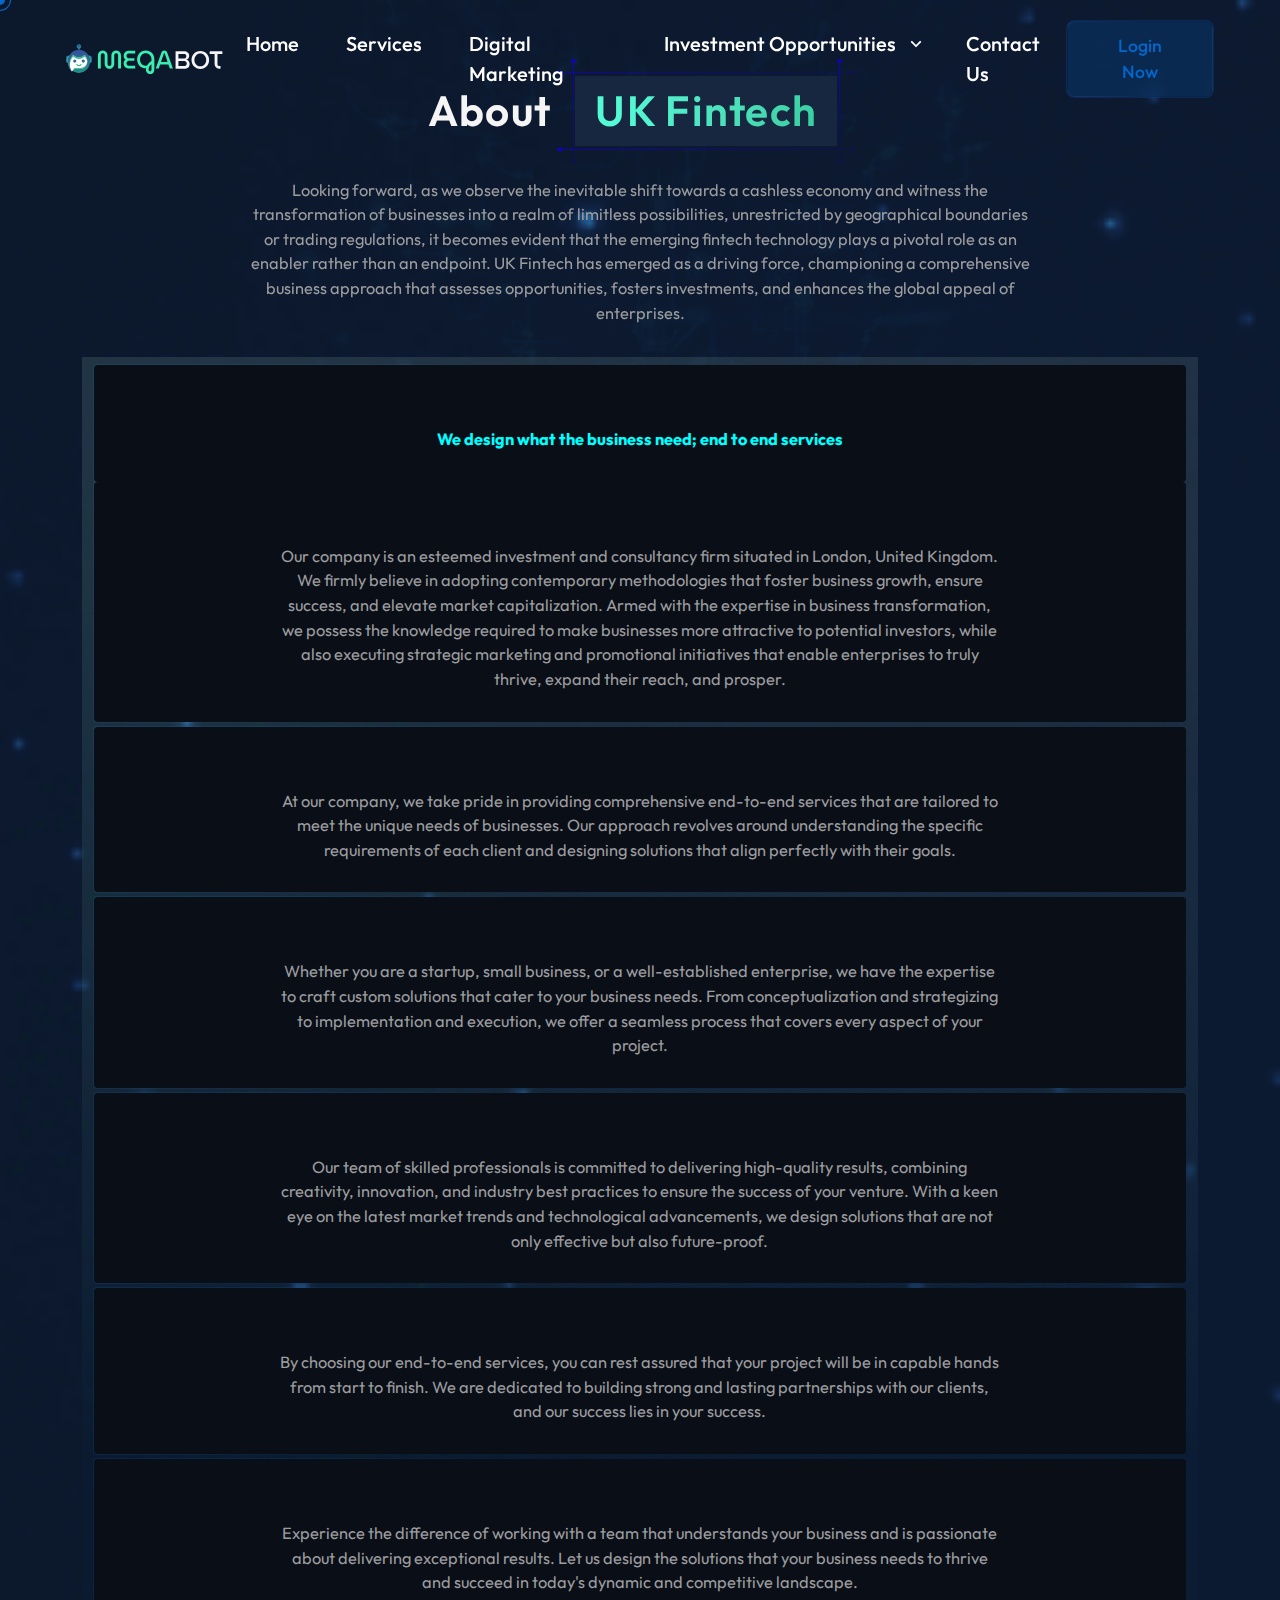
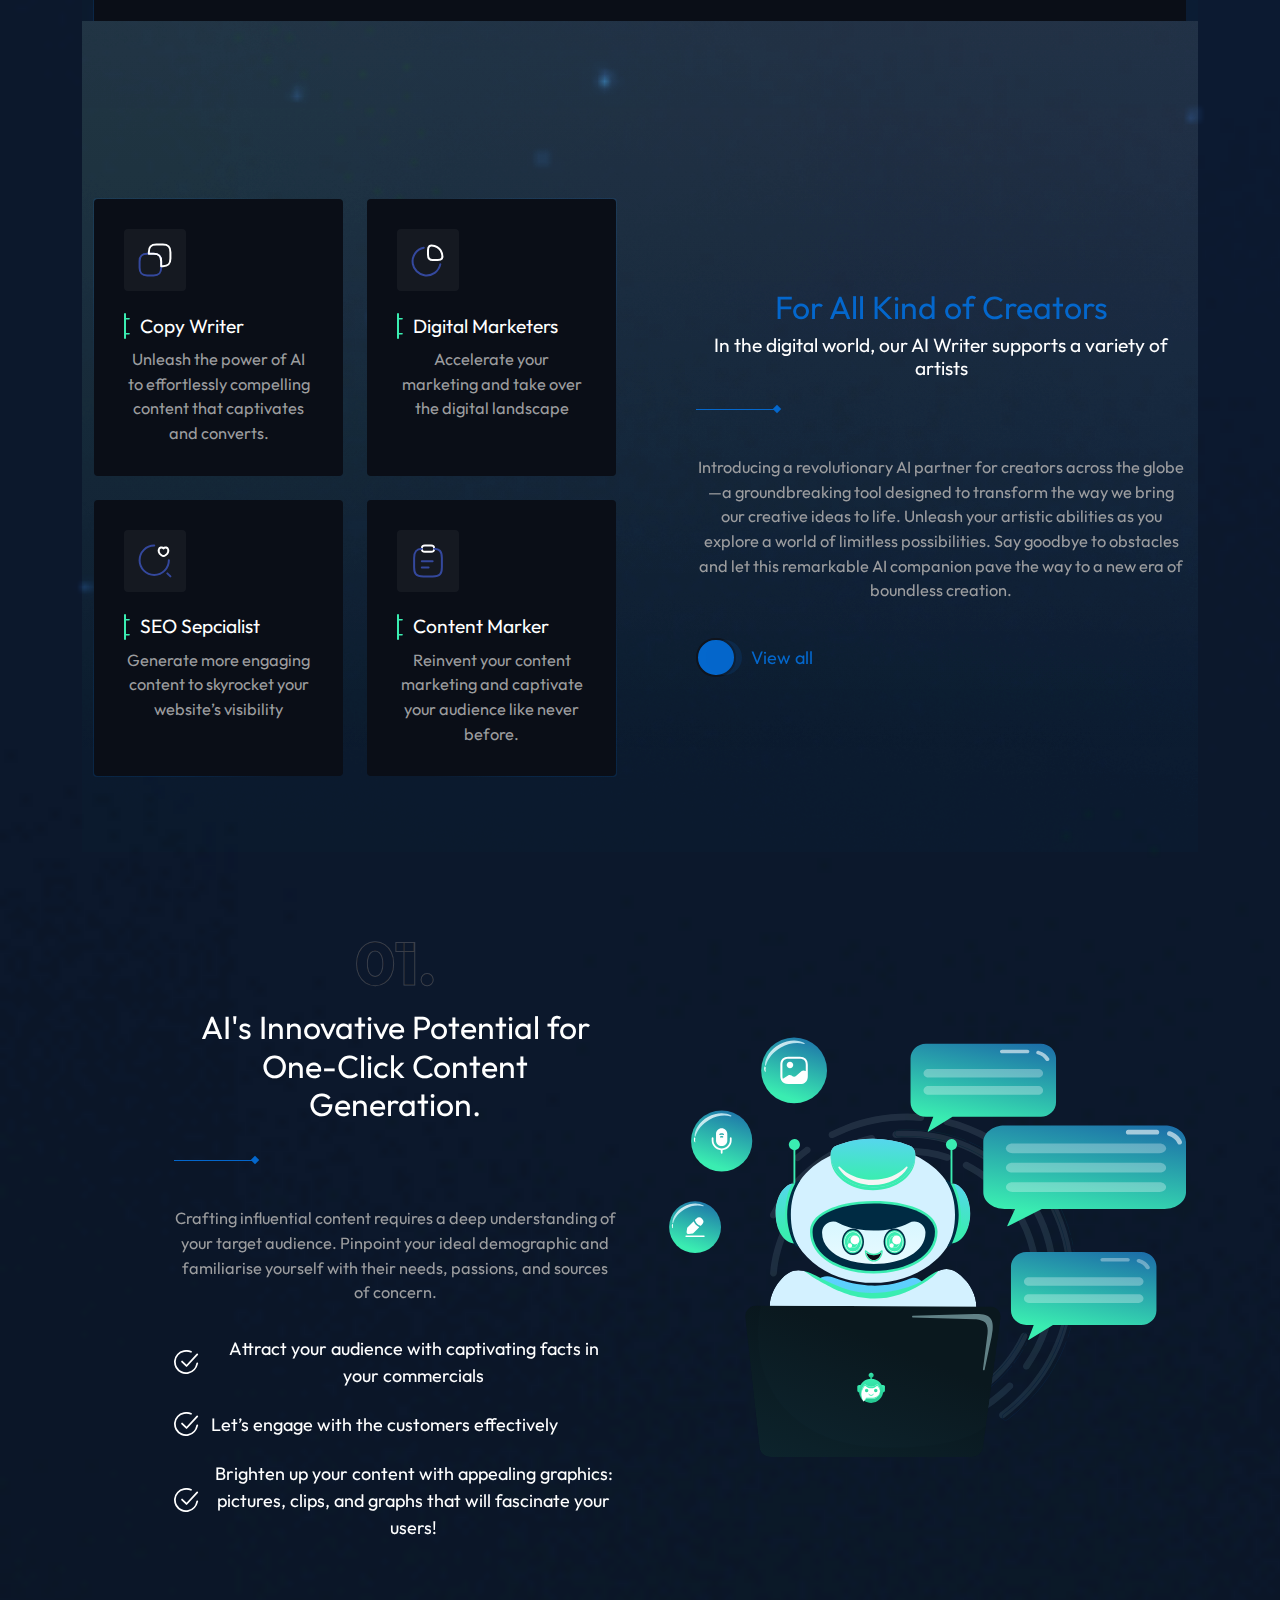
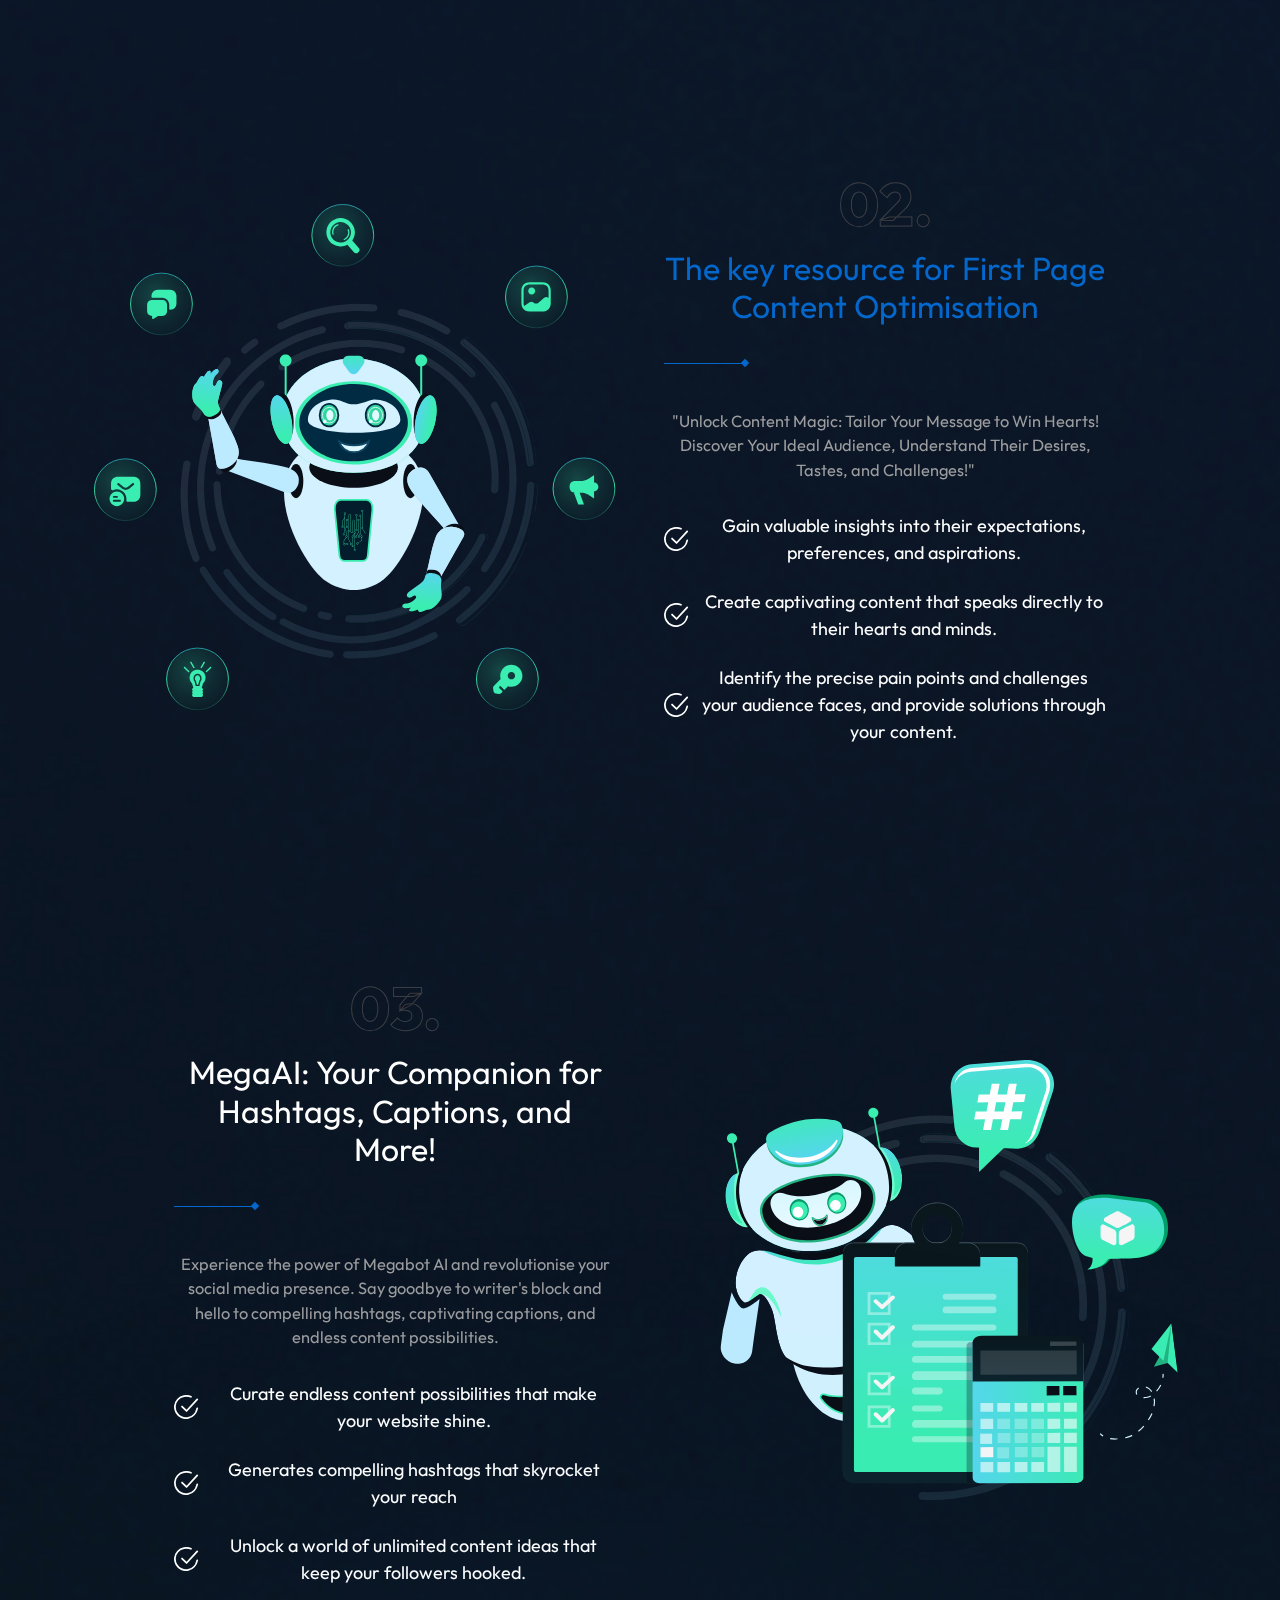
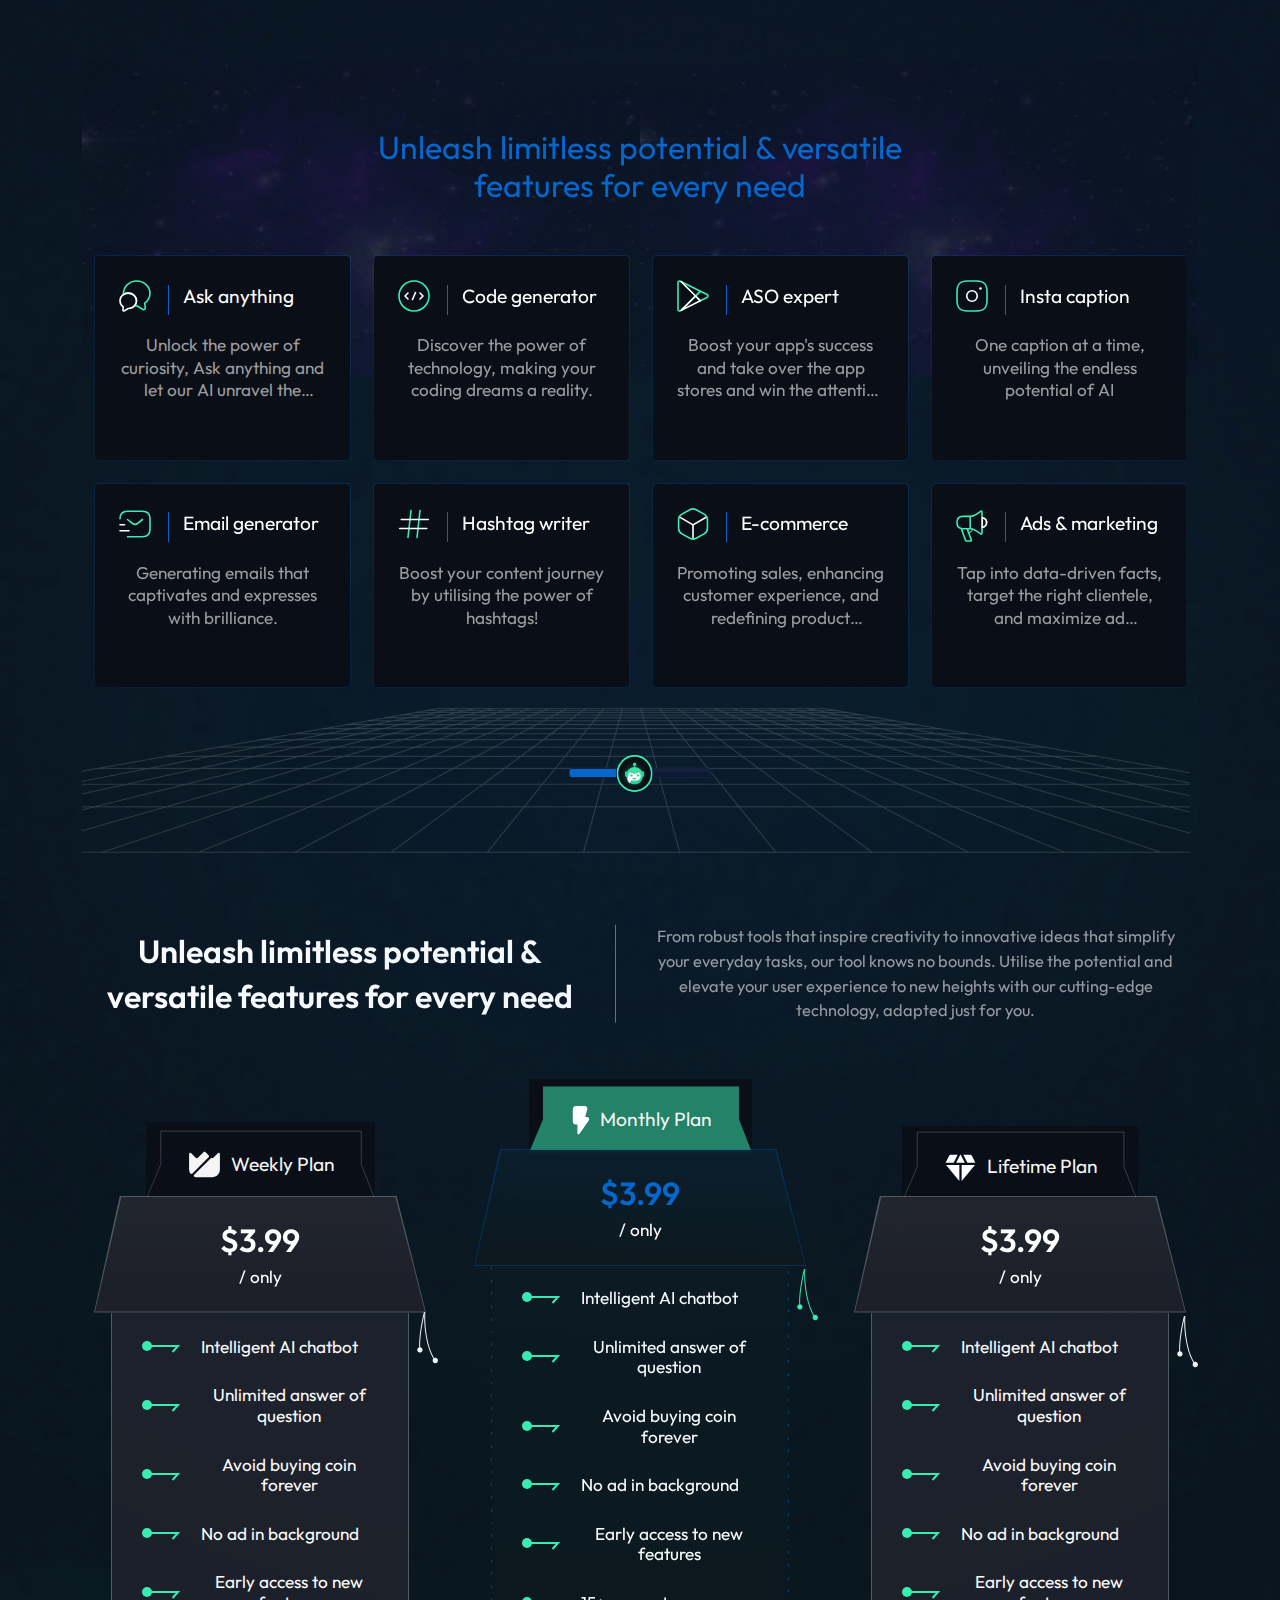
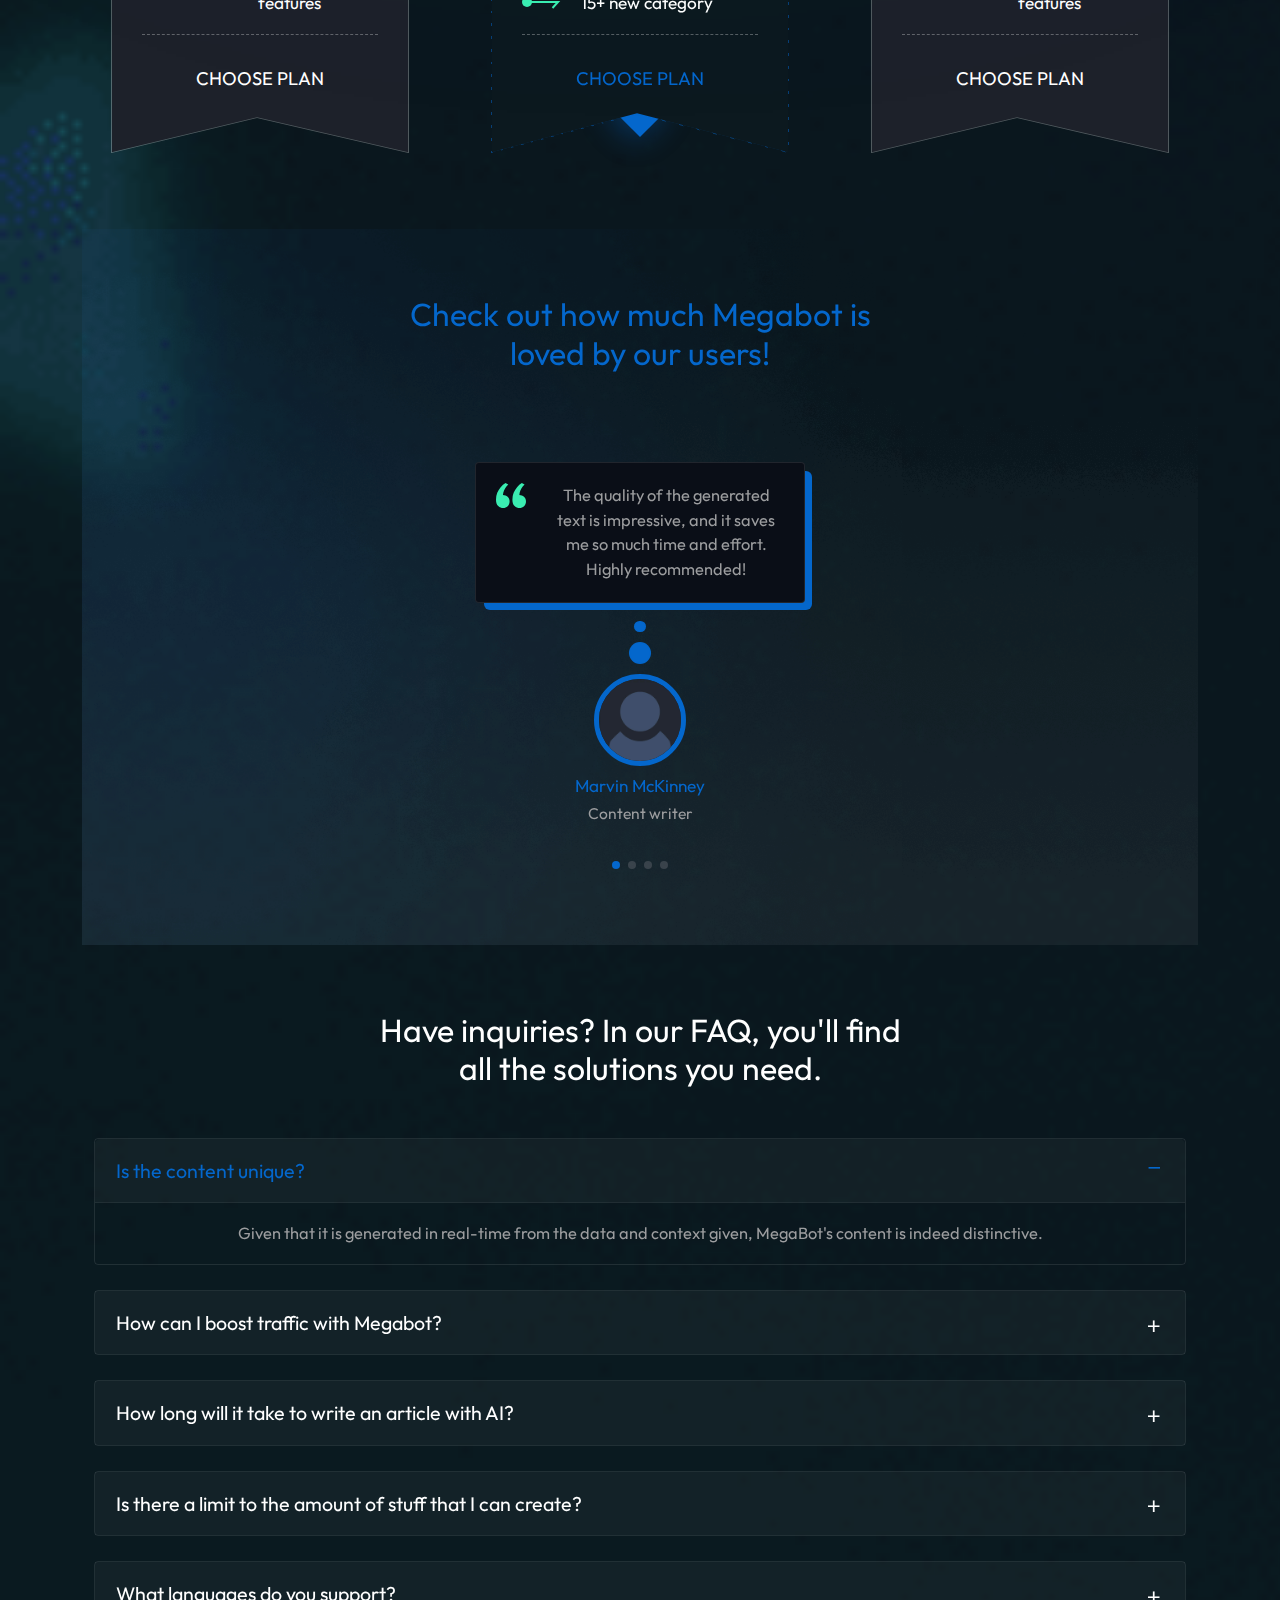
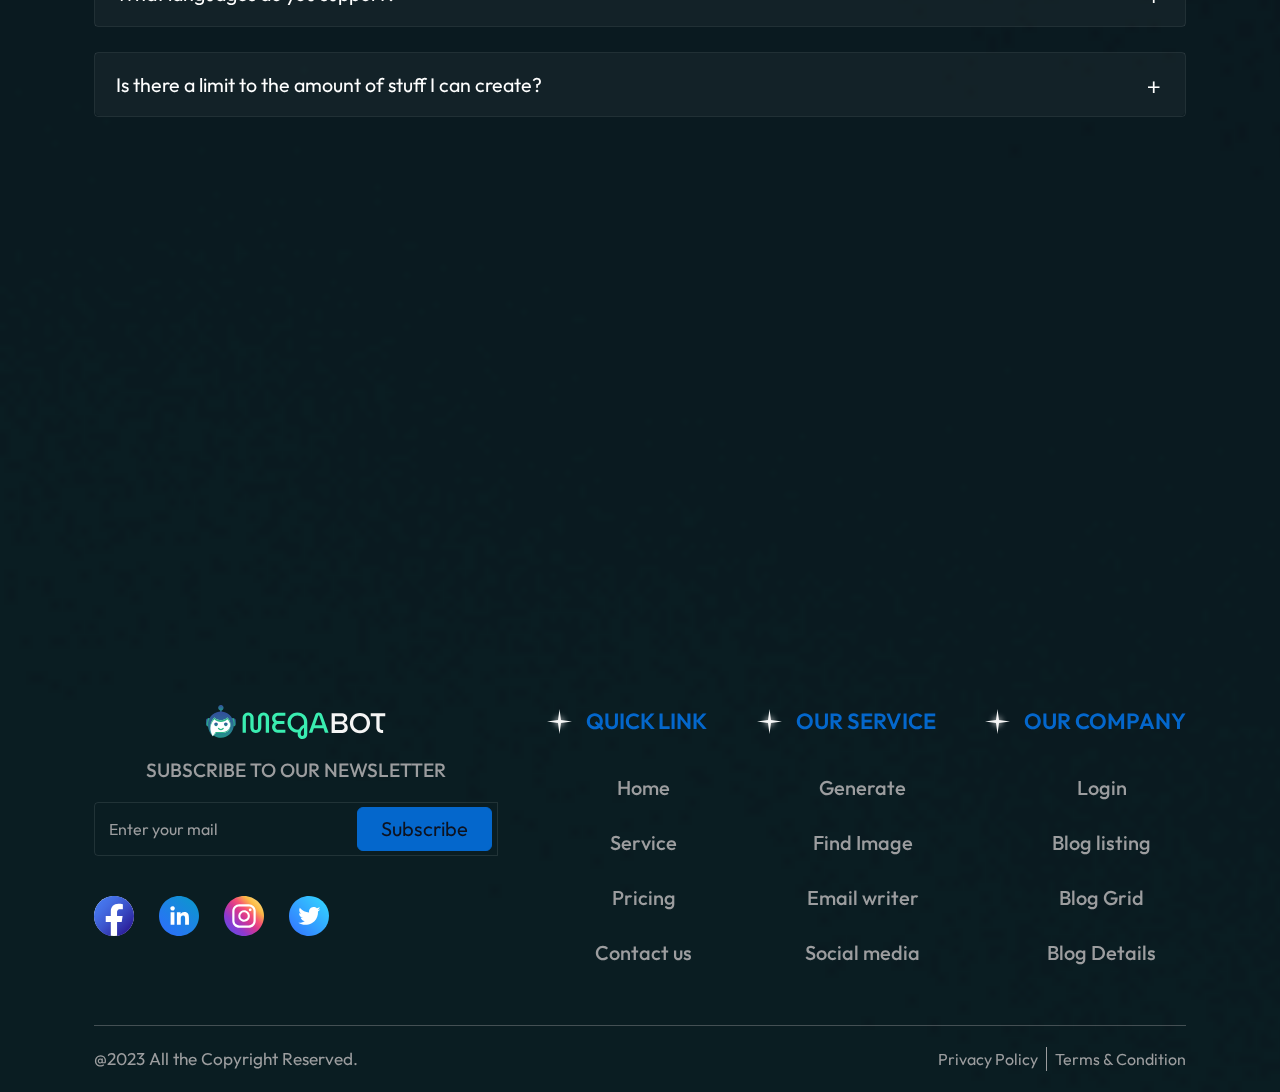
==== commit 75098cea: "update-1-screen-website" ====
--- a/html/index.html
+++ b/html/index.html
@@ -47,7 +47,7 @@
             </span>
         </button>
         <a href="index.html">
-            <img src="../assets/images/fintech-logo.png" class="img-fluid" alt="logo" width="121" height="30" viewBox="0 0 121 30" fill="none">
+            <img src="../assets/images/logo.svg" class="img-fluid" alt="logo">
         </a>
         <nav class="header-nav-middle">
             <div class="main-nav navbar navbar-expand-xl navbar-light navbar-sticky">
@@ -59,56 +59,33 @@
                     </div>
                     <div class="offcanvas-body">
                         <ul class="navbar-nav">
-                            <li class="nav-item active">
-                                <a class="nav-link" href="index.html">Home</a>
+                            <li class="nav-item">
+                                <a class="nav-link" href="#">Home</a>
                             </li>
 
                             <li class="nav-item">
-                                <a class="nav-link" href="chat.html">Services</a>
+                                <a class="nav-link" href="#"> Services</a>
+                            </li>
+                            <li class="nav-item ">
+                                <a class="nav-link" href="#">Digital marketing</a>
                             </li>
 
                             <li class="nav-item dropdown">
                                 <a class="nav-link dropdown-toggle" href="javascript:void(0)"
-                                    data-bs-toggle="dropdown">Digital Marketing</a>
+                                    data-bs-toggle="dropdown">Investment Opportunities  </a>
 
                                 <ul class="dropdown-menu">
                                     <li>
-                                        <a class="dropdown-item" href="404.html">404</a>
-                                    </li>
-                                    <li>
-                                        <a class="dropdown-item" href="login.html">Login</a>
-                                    </li>
-                                    <li>
-                                        <a class="dropdown-item" href="reset-password.html">Reset Password</a>
-                                    </li>
-                                    <li>
-                                        <a class="dropdown-item" href="otp.html">OTP</a>
-                                    </li>
-                                    <li>
-                                        <a class="dropdown-item" href="blog-grid.html">Blog Grid</a>
-                                    </li>
-                                    <li>
-                                        <a class="dropdown-item" href="blog-listing.html">Blog Listing</a>
-                                    </li>
-                                    <li>
-                                        <a class="dropdown-item" href="blog-details.html">Blog Details</a>
-                                    </li>
-                                    <li>
-                                        <a class="dropdown-item" href="terms.html">Terms & Conditon</a>
-                                    </li>
+                                        <a class="dropdown-item" href="#">Virtual Mall </a>
+                                    </li>
+                                    <li>
+                                        <a class="dropdown-item" href="#">Key Features</a>
+                                    </li>
+                                    <li>
+                                        <a class="dropdown-item" href="invest.html">Invest with Us </a>
+                                    </li>
+                                  
                                 </ul>
-                            </li>
-
-                            <li class="nav-item">
-                                <a class="nav-link" href="service.html">Investment</a>
-                            </li>
-
-                            <li class="nav-item">
-                                <a class="nav-link" href="pricing.html">Ket Features</a>
-                            </li>
-
-                            <li class="nav-item">
-                                <a class="nav-link" href="contact-us.html">Invest</a>
                             </li>
 
                             <li class="nav-item">
@@ -123,7 +100,7 @@
                 Now</span></a>
     </header>
     <!-- header end -->
-
+    
 
     <!-- home section start -->
     <section class="home-section">
@@ -141,48 +118,107 @@
                                     <img src="../assets/images/title-effect1.png" alt=""><span>UK Fintech </span>
                                 </div></h1>
                             <p>
-                                Megabot is a robust AI tool that uses artificial intelligence algorithms to generate
-                                various kinds of content.
-                                The tool was developed to support users with effortlessly generating high-quality
-                                content, saving both energy and time while maintaining an uninterrupted level of
-                                creativity and accuracy.
+                                Looking forward, as we observe the inevitable shift towards a cashless economy and witness
+                                the transformation of businesses into a realm of limitless possibilities, unrestricted by
+                                geographical boundaries or trading regulations, it becomes evident that the emerging fintech
+                                technology plays a pivotal role as an enabler rather than an endpoint. UK Fintech has emerged
+                                as a driving force, championing a comprehensive business approach that assesses opportunities,
+                                fosters investments, and enhances the global appeal of enterprises.
 
                             </p>
-                            <a data-cursor="pointer" class="start-link"><i class="iconsax"
-                                    data-icon="play-circle"></i>Start free trial</a>
-                        </div>
-                    </div>
-                    <div class="home-laptop px-md-0 px-3">
-                        <div class="laptop-sec position-relative">
-                            <div class="hand-sec">
-                                <img src="../assets/images/home/hand.png" class="img-fluid left-hand" alt="hand">
-                                <img src="../assets/images/home/hand.png" class="img-fluid right-hand" alt="hand">
-                                <img src="../assets/images/home/finger.png" class="img-fluid left-finger" alt="hand">
-                                <img src="../assets/images/home/finger.png" class="img-fluid right-finger" alt="hand">
-                            </div>
-                            <img src="../assets/images/home/laptop.png" class="img-fluid laptop-img" alt="laptop">
-                        </div>
-                        <div class="home-info">
-                            <ul class="info-list">
-                                <li>Ask anything </li>
-                                <li>Generate image</li>
-                                <li>Translate anything</li>
-                            </ul>
-                            <ul class="star-rating">
-                                <li><i class="ri-star-fill"></i></li>
-                                <li><i class="ri-star-fill"></i></li>
-                                <li><i class="ri-star-fill"></i></li>
-                                <li><i class="ri-star-fill"></i></li>
-                                <li><i class="ri-star-fill"></i></li>
-                            </ul>
-                            <h4>A technique to write
-                                all of your material 10 times more quickly.</h4>
-                        </div>
-                    </div>
-                </div>
-            </div>
-        </div>
-    </section>
+                        </div>
+                        <div class="service-section section-b-space pt-2">
+                            <div class="container">
+                                <div class="row">
+                                    <div class="col-lg-12"">
+                                        <div class="row g-4 service-row">                        
+                                            <div class="col-sm-12">
+                                                <div class="service-box">
+                                                    <div class="service-content">
+                                                        <p style="font-weight: 700; color: aqua;">We design what the business need; end to end services</p>
+                                                    </div>
+                                                </div>
+                                            </div>
+                                        </div>
+                                    </div>
+
+                                    <div class="col-lg-12">
+                                        <div class="row g-4 service-row">                        
+                                            <div class="col-sm-12">
+                                                <div class="service-box">
+                                                    <div class="service-content">
+                                                        <p>Our company is an esteemed investment and consultancy firm situated in London, United Kingdom. We firmly believe in adopting contemporary methodologies that foster business growth, ensure success, and elevate market capitalization. Armed with the expertise in business transformation, we possess the knowledge required to make businesses more attractive to potential investors, while also executing strategic marketing and promotional initiatives that enable enterprises to truly thrive, expand their reach, and prosper.</p>
+                                                    </div>
+                                                </div>
+                                            </div>
+                                        </div>
+                                    </div>
+
+                                    <div class="col-lg-12" style="margin-top: 5px;">
+                                        <div class="row g-4 service-row">                        
+                                            <div class="col-sm-12">
+                                                <div class="service-box">
+                                                    <div class="service-content">
+                                                        <p>At our company, we take pride in providing comprehensive end-to-end services that are tailored to meet the unique needs of businesses. Our approach revolves around understanding the specific requirements of each client and designing solutions that align perfectly with their goals.</p>
+                                                    </div>
+                                                </div>
+                                            </div>
+                                        </div>
+                                    </div>
+
+                                    <div class="col-lg-12" style="margin-top: 5px;">
+                                        <div class="row g-4 service-row">                        
+                                            <div class="col-sm-12">
+                                                <div class="service-box">
+                                                    <div class="service-content">
+                                                        <p>Whether you are a startup, small business, or a well-established enterprise, we have the expertise to craft custom solutions that cater to your business needs. From conceptualization and strategizing to implementation and execution, we offer a seamless process that covers every aspect of your project.</p>
+                                                    </div>
+                                                </div>
+                                            </div>
+                                        </div>
+                                    </div>
+
+                                    <div class="col-lg-12" style="margin-top: 5px;">
+                                        <div class="row g-4 service-row">                        
+                                            <div class="col-sm-12">
+                                                <div class="service-box">
+                                                    <div class="service-content">
+                                                        <p>Our team of skilled professionals is committed to delivering high-quality results, combining creativity, innovation, and industry best practices to ensure the success of your venture. With a keen eye on the latest market trends and technological advancements, we design solutions that are not only effective but also future-proof.</p>
+                                                    </div>
+                                                </div>
+                                            </div>
+                                        </div>
+                                    </div>
+
+                                    <div class="col-lg-12" style="margin-top: 5px;">
+                                        <div class="row g-4 service-row">                        
+                                            <div class="col-sm-12">
+                                                <div class="service-box">
+                                                    <div class="service-content">
+                                                        <p>By choosing our end-to-end services, you can rest assured that your project will be in capable hands from start to finish. We are dedicated to building strong and lasting partnerships with our clients, and our success lies in your success.</p>
+                                                    </div>
+                                                </div>
+                                            </div>
+                                        </div>
+                                    </div>
+
+                                    <div class="col-lg-12" style="margin-top: 5px; margin-bottom: -80px;">
+                                        <div class="row g-4 service-row">                        
+                                            <div class="col-sm-12">
+                                                <div class="service-box">
+                                                    <div class="service-content">
+                                                        <p>Experience the difference of working with a team that understands your business and is passionate about delivering exceptional results. Let us design the solutions that your business needs to thrive and succeed in today's dynamic and competitive landscape.</p>
+                                                    </div>
+                                                </div>
+                                            </div>
+                                        </div>
+                                    </div>
+                             
+                                </div>
+                            </div>
+                        </div>
+                    </div>
+                    
     <!-- home section end -->
 
 
--- a/assets/css/style.css
+++ b/assets/css/style.css
@@ -4922,7 +4922,7 @@
 ==========================**/
 .home-section {
   text-align: center;
-  padding: calc(100px + 90 * (100vw - 320px) / 1600) 0 calc(40px + 20 * (100vw - 320px) / 1600);
+  /* padding: calc(100px + 90 * (100vw - 320px) / 1600) 0 calc(40px + 20 * (100vw - 320px) / 1600); */
   position: relative;
   background-image: url(../images/home/home-bg.png);
   background-size: cover;
@@ -6663,4 +6663,9 @@
     right: calc(15px + 45 * (100vw - 320px) / 1600);
   }
 }
-/*# sourceMappingURL=style.css.map */+/*# sourceMappingURL=style.css.map */
+
+.virtual-mall-video {
+  width: 100%;
+  height: 780px;
+}